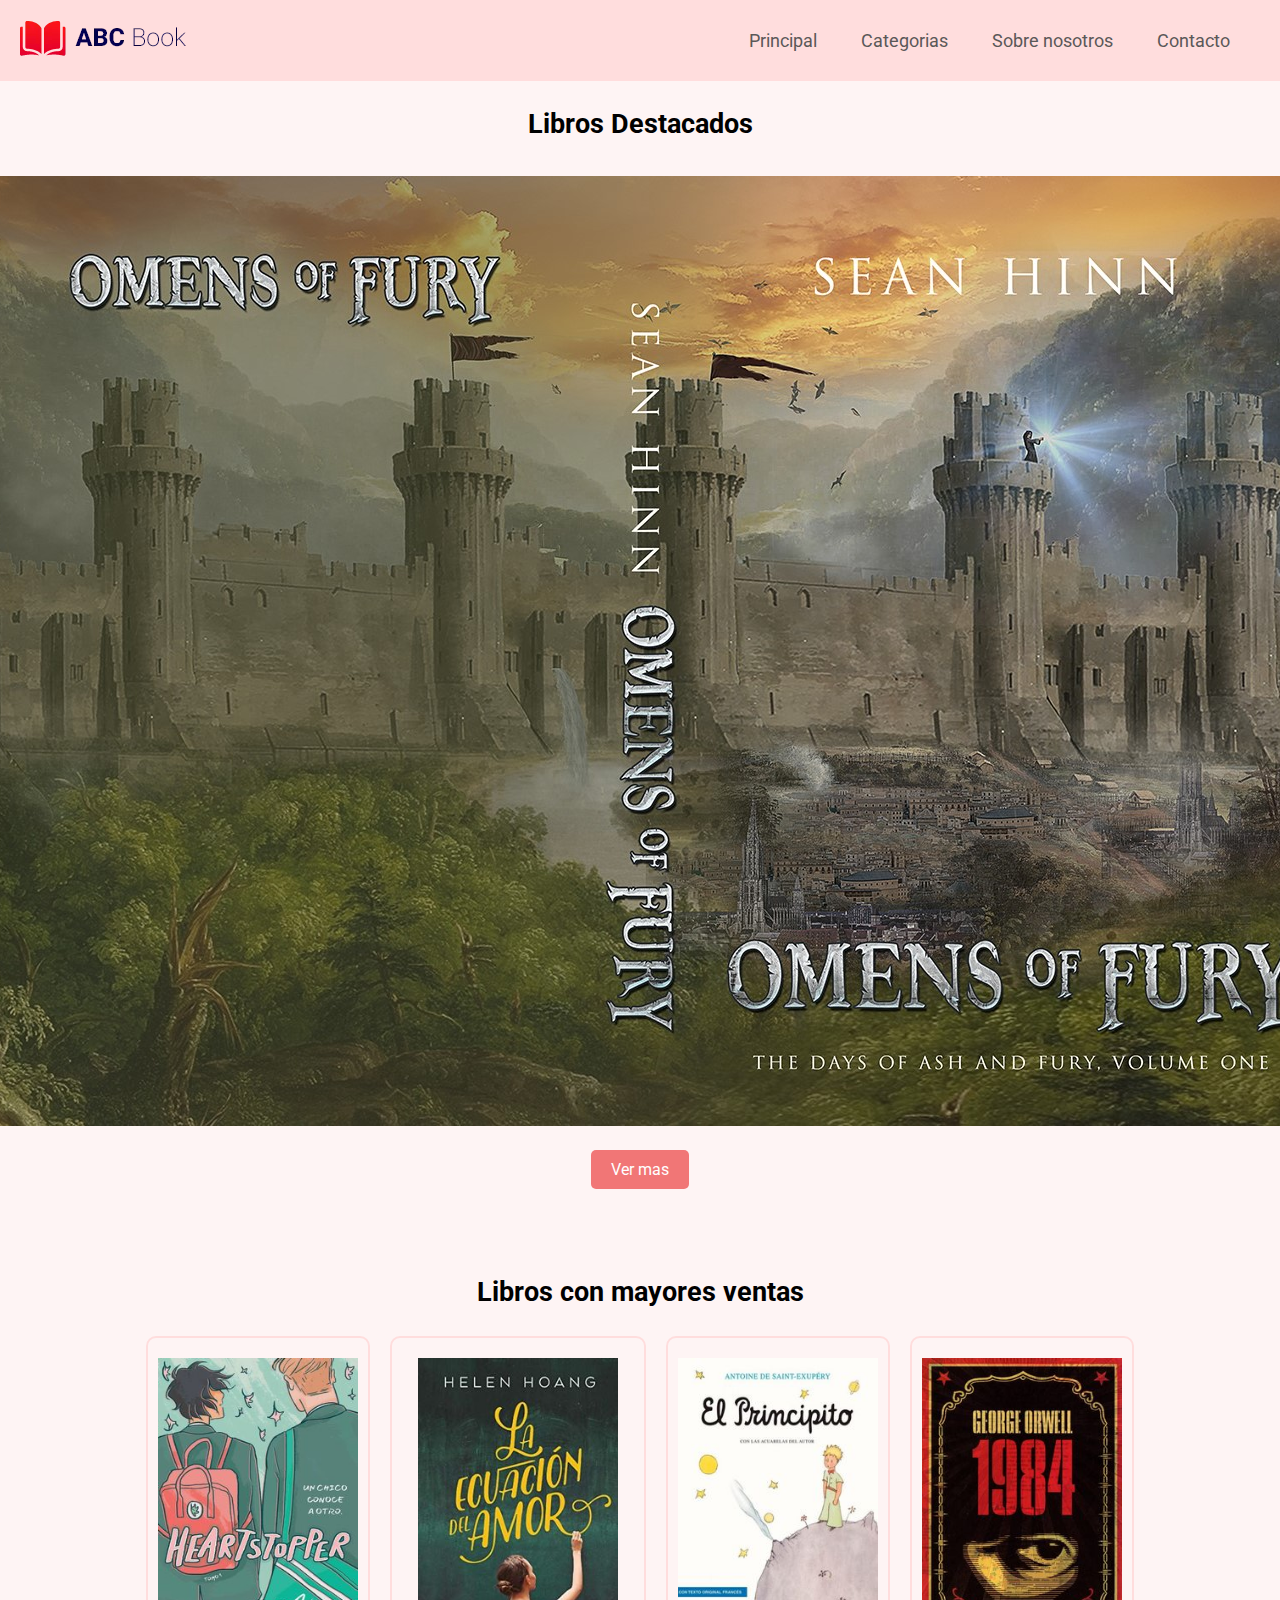
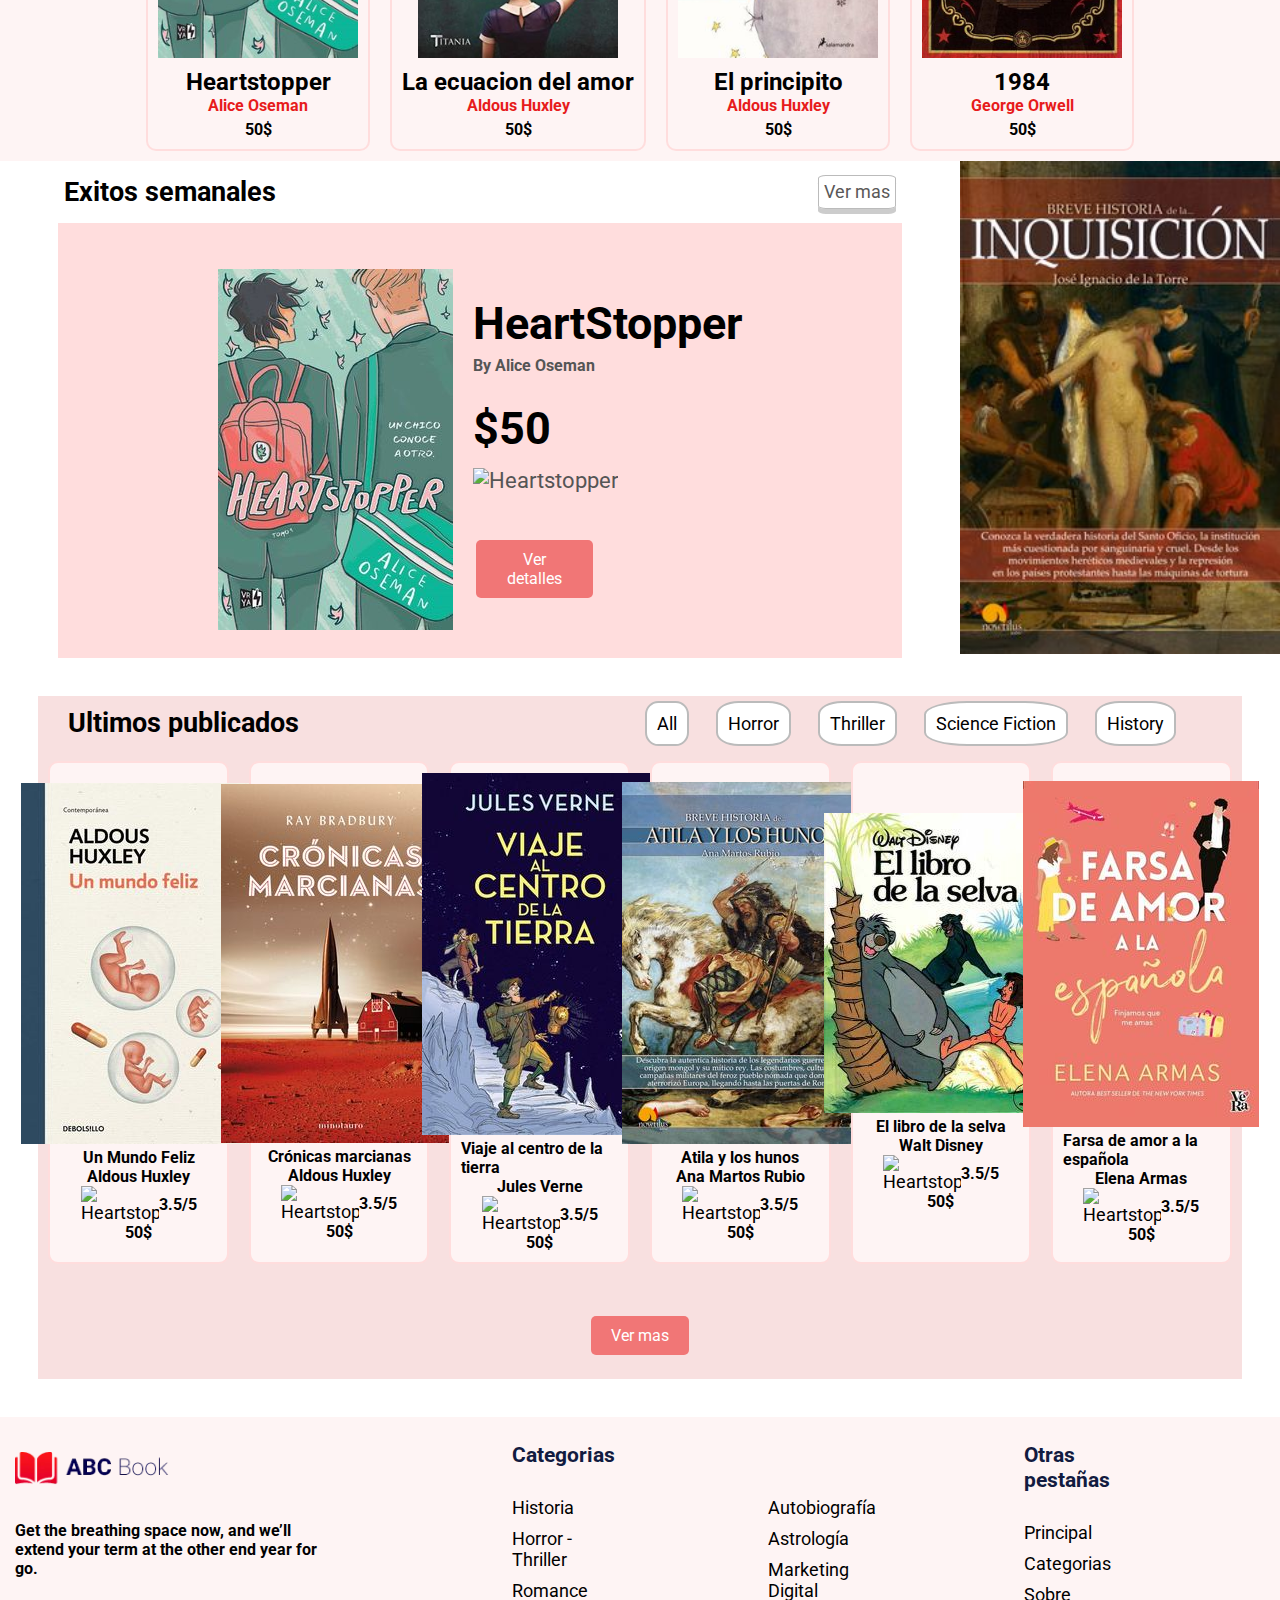
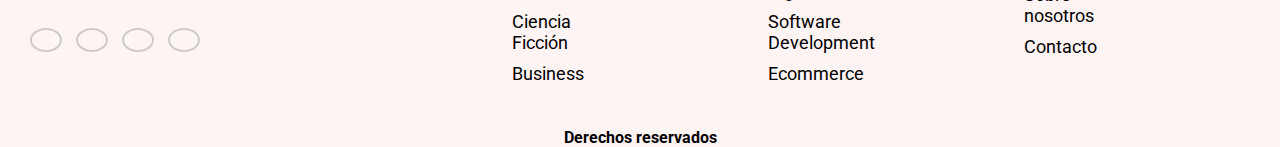
==== index.html @ 4a7500c1 "actualización categorias" ====
<!DOCTYPE html>
<html lang="en">
<head>
    <meta charset="UTF-8">
    <meta name="viewport" content="width=device-width, initial-scale=1.0">
    <title>Document</title>
    <link rel="stylesheet" href="styles/estilos.css">
    <link rel="preconnect" href="https://fonts.googleapis.com">
    <link rel="preconnect" href="https://fonts.gstatic.com" crossorigin>
    <link href="https://fonts.googleapis.com/css2?family=Playfair+Display&display=swap" rel="stylesheet">
    <link href="https://fonts.googleapis.com/css2?family=Poppins:wght@500&family=Roboto&display=swap" rel="stylesheet">
    <link rel='stylesheet' href='https://cdn-uicons.flaticon.com/uicons-brands/css/uicons-brands.css'>
</head>
<body>
    <div>
        <header>
            <a href="index.html"><img src="img/logo.png"  alt="logo principal"></a>
            <nav>
                <ul class="indice">
                    <li class="elementoIndice"><a href="index.html">Principal</a></li>
                    <li class="elementoIndice"><a href="categorias.html">Categorias</a></li>
                    <li class="elementoIndice"><a href="sobreNosotros.html">Sobre nosotros</a></li>
                    <li class="elementoIndice"><a href="contacto.html">Contacto</a></li>
                </ul>
            </nav>
        </header>
        <main>
            <div class="carrouselPublicacionDestacada">
                <h2 class="box8 flexCenter">Libros Destacados</h2>
                    <div class="publicacionDestacada">
                        <img id= "PortadaDestacada"src="./img/libros/FotoCarrousel.jpg" alt="imagenParaElCarrousel">
                        <button class="boton">Ver mas</button>
                    </div>
            </div>
            <div id="primeraParte">
                <h2 class="box8 flexCenter">Libros con mayores ventas</h2>
                <div class="flexCenter">
                        <div class="publicacion box2 flexColumnCenter">
                            <div class="contImgl"><img src="img/libros/RomanticosVI.jpg" class="imgl" alt="Heartstopper"></div>
                            <p class="titulo">Heartstopper</p>
                            <p class="autor">Alice Oseman</p>
                            <p class="precio">50$</p>
                        </div>
                        <div class="publicacion box2 flexColumnCenter">
                            <div class="contImgl"><img src="img/libros/RomanticosV.jpg" class="imgl" alt="LaEcuacionDelAmor"></div>
                            <p class="titulo">La ecuacion del amor</p>
                            <p class="autor">Aldous Huxley</p>
                            <p class="precio">50$</p>
                        </div>
                        <div class="publicacion box2 flexColumnCenter">
                            <div class="contImgl"><img src="img/libros/InfantilesI.jpg" class="imgl" alt="LibroCienciaFiccion"></div>
                            <p class="titulo">El principito</p>
                            <p class="autor">Aldous Huxley</p>
                            <p class="precio">50$</p>
                        </div>
                        <div class="publicacion box2 flexColumnCenter">
                            <div class="contImgl"><img src="img/libros/CienciaFiccionV.jpg" class="imgl" alt="LibroCienciaFiccion"></div>
                            <p class="titulo">1984</p>
                            <p class="autor">George Orwell</p>
                            <p class="precio">50$</p>
                        </div>
                </div>    
            </div>

            <div id="segundaParte">
                <div class="SemanalesTitulo">
                    <div id="exitosTitulo"><h2>Exitos semanales</h2></div>
                    <div id="verMas" class="flexRight"><a class="botonVerMas" href="#primeraParte">Ver mas</a></div>
                    <div id="ganadorSemanal"><img src="img/libros/HistoriaIII.jpg" alt="HistoriaIII"></div>
                    <div id="topLibros">
                        <div class="flexCenter">
                            <img src="img/libros/RomanticosVI.jpg" alt="Heartstopper">
                            <div class="flexColumnRight">
                                <p id="tituloLibroTop">HeartStopper</p>
                                <p id="autorLibroTop">By Alice Oseman</p>
                                <p id="precioLibroTop">$50</p>
                                <div id="calificacionLibroTop"><img class="imgStars" src="img/45stars.png" alt="Heartstopper"></div>
                                <div class="flexCenter">
                                    <button class="boton">Ver detalles</button>
                                </div>
                            </div>
                    </div>
                    </div>
                </div>
                <div class="ultimosPublicados">
                    <h2 class="box6 ultimosTexto">Ultimos publicados</h2>
                    <ul class="box6 lista-flex lista">
                        <li>All</li>
                        <li>Horror</li>
                        <li>Thriller</li>
                        <li>Science Fiction</li>
                        <li>History</li>
                    </ul>
                    <div class="publicacion box2 flexColumnCenter">
                        <div class="img"><img src="img/libros/CienciaFiccionI.jpg" alt="LibroCienciaFiccion"></div>
                        <p>Un Mundo Feliz</p>
                        <p>Aldous Huxley</p>
                        <div class="puntaje"><img class="starsUltimosPublicados" src="img/45stars.png" alt="Heartstopper"><p>3.5/5</p></div>
                        <p>50$</p>
                    </div>
                    <div class="publicacion box2 flexColumnCenter">
                        <div class="img"><img src="img/libros/CienciaFiccionII.jpg" alt="LibroCienciaFiccion"></div>
                        <p>Crónicas marcianas</p>
                        <p>Aldous Huxley</p>
                        <div class="puntaje"><img class="starsUltimosPublicados" src="img/45stars.png" alt="Heartstopper"><p>3.5/5</p></div>
                        <p>50$</p>
                    </div>
                    <div class="publicacion box2 flexColumnCenter">
                        <div class="img"><img src="img/libros/CienciaFiccionIII.jpg" alt="LibroCienciaFiccion"></div>
                        <p>Viaje al centro de la tierra</p>
                        <p>Jules Verne</p>
                        <div class="puntaje"><img class="starsUltimosPublicados" src="img/45stars.png" alt="Heartstopper"><p>3.5/5</p></div>
                        <p>50$</p>
                    </div>
                    <div class="publicacion box2 flexColumnCenter">
                        <div class="img"><img src="img\libros\HistoriaI.jpg" alt="LibroCienciaFiccion"></div>
                        <p>Atila y los hunos</p>
                        <p>Ana Martos Rubio</p>
                        <div class="puntaje"><img class="starsUltimosPublicados" src="img/45stars.png" alt="Heartstopper"><p>3.5/5</p></div>
                        <p>50$</p>
                    </div>
                    <div class="publicacion box2 flexColumnCenter">
                        <div class="img"><img src="img/libros/InfantilesIII.jpg" alt="LibroCienciaFiccion"></div>
                        <p>El libro de la selva</p>
                        <p>Walt Disney</p>
                        <div class="puntaje"><img class="starsUltimosPublicados" src="img/45stars.png" alt="Heartstopper"><p>3.5/5</p></div>
                        <p>50$</p>
                    </div>
                    <div class="publicacion box2 flexColumnCenter">
                        <div class="img"><img src="img/libros/RomanticosIV.jpg" alt="LibroCienciaFiccion"></div>
                        <p>Farsa de amor a la española</p>
                        <p>Elena Armas</p>
                        <div class="puntaje"><img class="starsUltimosPublicados" src="img/45stars.png" alt="Heartstopper"><p>3.5/5</p></div>
                        <p>50$</p>
                    </div>
                    <div class="verMas box12">
                        <div class="flexCenter">
                            <button class="boton">Ver mas</button>
                        </div>
                    </div>
                </div>
            </div>
        </main>
        <footer>
            <div class="footer">
                <div class="descripcion box4">
                    <img src="img/logo.png" alt="logo principal" class="imgFooter">
                    <p>Get the breathing space now, and we’ll extend your term at the other end year for go.</p>
                    <ul id="indiceReferencias" class="lista">
                        <div class="referencia">
                            <li class="elementoReferencias"><a href="https://www.facebook.com" target="_blank"><i class="fi fi-brands-facebook"></i></a></li>
                        </div>
                        <div class="referencia">
                            <li class="elementoReferencias"><a href="https://www.instagram.com" target="_blank"><i class="fi fi-brands-instagram"></i></a></li>
                        </div>
                        <div class="referencia">
                            <li class="elementoReferencias"><a href="https://www.linkedin.com" target="_blank"><i class="fi fi-brands-linkedin"></i></a></li>
                        </div>
                        <div class="referencia">
                            <li class="elementoReferencias"><a href="https://www.youtube.com" target="_blank"><i class="fi fi-brands-youtube"></i></a></li>
                        </div>
                    </ul>
                </div>
                <div class="categorias1 box2">
                    <h3 class="tituloCategoria">Categorias</h3>
                    <ul class="lista listaFooter">
                        <li>Historia</li>
                        <li>Horror - Thriller</li>
                        <li>Romance</li>
                        <li>Ciencia Ficción</li>
                        <li>Business</li>
                    </ul>  
                </div>
                <div class="categorias2 box2">
                    <ul class="lista listaFooter">
                        <li>Autobiografía</li>
                        <li>Astrología</li>
                        <li>Marketing Digital</li>
                        <li>Software Development</li>
                        <li>Ecommerce</li>
                    </ul>
                </div>
                <div class="otrasPestañas box2">
                    <h3 class="tituloPestañas">Otras pestañas</h3>
                    <ul class="lista listaFooter">
                        <li>Principal</li>
                        <li>Categorias</li>
                        <li>Sobre nosotros</li>
                        <li>Contacto</li>
                    </ul>
                </div>
                <div class="derechos box12"><p>Derechos reservados</p></div>
            </div>
        </footer>
    </div>
</body>
</html>
---- styles/estilos.css ----
@import url('https://fonts.googleapis.com/css2?family=Playfair+Display&family=Roboto:wght@400;700&display=swap');



* {
    margin: 0;
    padding: 0;
    /*scroll-behavior: smooth;*/
    font-family: 'Playfair Display', serif;
    font-family: 'Roboto', sans-serif;
}

#primeraParte, footer{
    background-color: #FEF4F4;
}

body {
    font-family: "Roboto",sans-serif;
    font-size: large;
}
.carrouselPublicacionDestacada{
    box-sizing: border-box;
    background-color: #FEF4F4;


}
.publicacionDestacada{
    display: flex;
    flex-direction: column;
    justify-content: center;
    align-items: center;
    padding: 2em;
}

.botonNext{
    background-color: #f17676;
    margin: 1em;
}

.botonPrev{
    background-color: #121b40;
    margin: 1em;
}

.tituloCarousel{
    font-size: 2em;
    color: #606060;
    padding: 0.5em;
}

.cajaTituloCarousel{
    background-color: #ffdddd;
    max-height: fit-content;
    padding: 0;
    margin: 2%;
    
}

#cajaTituloCienciaFiccion{
    background-image: url("../img/space.jpg");
    opacity: 0.9;
}

#cajaTituloHistoria{
    /*background-image: linear-gradient(#ffffff, rgba(255, 255, 255, 0.4)), url("../img/history.jpg");*/
    background-image: url("../img/history.jpg");
    opacity: 0.8;
}

#cajaTituloRomanticos{
    background-image: url("../img/romance.jpg");
    opacity: 0.8;
}

#cajaTituloInfantiles{
    background-image: url("../img/infantil.jpg");
    opacity: 0.8;
}

#imagenDestacada{
    display: flex;
    height: 10em;
    width: auto;
}

.indice{
    background-color: #ffdddd;
    padding:10px;
    margin:0;

}
.elementoIndice{
    padding: 10px;
    margin: 10px;
    display: inline;
}

.elementoReferencias{
    padding: 10px;
    margin: 0 4px;
}

.referencia:hover{
    background-color:#e71b1b;
    color: #ffffff;
}

.referencia:hover i {
    color: #ffffff;
}

#indiceReferencias {
    padding: 10px;
}

.descripcion{
    box-sizing: border-box;
    margin: 3% 0 0 3%;
    display: flex;
    flex-direction: column;
    justify-content: space-around;
    width: 60%;
}

.links{
    box-sizing: border-box;
    display: inline-block;
    width: 60%;
}

.categorias1, .categorias2, .otrasPestañas{
    box-sizing: border-box;
    display: inline-block;
    width: 40%;
}

a{
    text-decoration:none;
    color:#5a5858;
    transition: background-color 0.3s, color 0.3s, transform 0.3s;
}

a:hover {
    transform: scale(1.15);
}

.botonVerMas{
    border-radius: 10%;
    padding: 2%;
    border: #BBBBBB 1px solid;
    box-shadow: 0px 5px 0px rgba(0, 0, 0, 0.2);
}


.indice li a:hover{
    cursor: pointer;
    background-color: #f17676;
    border-radius: 15px;
    color: white;
    padding: 10px; /* Espaciado interno para el contenido del botón */
    
}

.ultimosPublicados{
    display:grid;
    background-color: rgb(248, 224, 224);
    margin: 3%;
    grid-template-columns: repeat(12, 1fr);
}

.publicacion{
    padding: 10px;
    margin: 10px;
    border: 2px solid #ffdddd;
    border-radius: 10px;
    background-color: #FEF4F4;
}
.box6{
    grid-column: span 6;
}

.box4{
    grid-column: span 4;
}

.box8{
    grid-column: span 8;
}

.box2{
    grid-column: span 2;
}

.box1{
    grid-column: span 1;
}
.box12{
    grid-column: span 12;
}

/*
combios leonardo   
*/
.contImgl{
    margin-top: 10px;
    width: 200px;
    height: 300px;
}

header{
    display: flex;
    justify-content: space-between;
    padding: 20px;
    margin: 0;
    background-color: #ffdddd;
}

.imgl{
    width: 100%;
    height: 100%;
}

.publicacion:hover{
    cursor: pointer;
    transform: scale(1.1);
}

.titulo{
    margin-top: 10px;
    font-weight: bolt;
    font-size: 1.5rem;
}

.autor{
    color: #e71b1b;
}

.precio{
    margin-top: 5px;
}

p{
    font-size: 1rem;
    font-weight: bold;
}

/*
cambios leonardo
*/

.flexCenter{
    display: flex;
    align-items: center;
    justify-content: center;
    padding-top: 1em;
}

.flexColumnCenter{
    display: flex;
    flex-direction: column;
    justify-content: center;
    align-items: center;
}

.flexColumnRight{
    display: flex;
    flex-direction: column;
    justify-content: center;
    align-items: flex-start;
    padding-left: 4%;
}

.lista{
    list-style: none;
}

.lista-flex{
    margin-right: 10%;
    display: flex;
    justify-content: center;
    align-items: center;
    justify-content: space-between;
}

.lista-flex li {
    background-color: #ffffff;
    border: 2px solid #BBBBBB;
    border-radius: 30% 30% 30% 30%;
    padding: 10px;
    margin: 5px;
    transition: background-color 0.8s ease;
  }

.lista-flex li:hover {
    background-color: #e71b1b;
    border: 2px solid #e71b1b;
    color:#ffffff;
  }

.ultimosTexto{
    display: flex;
    align-items: center;
    padding-left: 5%;
} 

.boton{
    margin: 2%;
    padding: 10px 20px; /* Espaciado interno para el contenido del botón */
    font-size: 16px; /* Tamaño de fuente */
    background-color: #f17676; /* Color de fondo */
    color: #fff; /* Color del texto */
    border: none; /* Sin borde */
    border-radius: 5px; /* Borde redondeado */
    cursor: pointer; /* Cambiar el cursor al pasar el ratón */
    transition: background-color 0.3s ease; /* Efecto de transición suave */
}

.boton:hover{
    background-color: #e71b1b;
}

.footer{
    display: grid;
    grid-template-columns: repeat(10, 1fr);
}

.categorias1{
    display: flex;
    flex-direction: column;
    justify-content: flex-start;
    align-items: flex-start;
}

.categorias2{
    display: flex;
    flex-direction: column;
    justify-content: flex-end;
    align-items: flex-start;
}

.listaFooter li{
    padding: 5px 0 5px 0;
}

.derechos{
    margin-top: 3%;
    display: flex;
    justify-content: center;
    align-items: center;
}

.tituloCategoria, .tituloPestañas{
    padding: 25px 0 25px 0;
    color:#121b40
}

.imgFooter{
    width: 50%;
    height: auto;
}

.BestSellers{
    display: grid;
    grid-template-columns: repeat(8, 1fr);
    margin: 2%;
}

.SemanalesTitulo{
    display: grid;
    grid-template-columns: repeat(12,1fr);
}

#exitosTitulo{
    display: flex;
    align-items: center;
    grid-column: 1/7;
    grid-row: 1;
    margin-left:10%;
}

#verMas{
    grid-column: 7/10;
    grid-row: 1;
    margin-right:20%;
}
#ganadorSemanal{
    max-width: 400px;
    grid-column: 10/13;
    grid-row: 1/4;
}
#ganadorSemanal img{
    width: 100%;
    height: auto;
}

#topLibros{
    display: flex;
    justify-content: center;
    align-items: center;
    grid-column: 1/10;
    grid-row: 2/4;
    background-color: #ffdddd;
    margin:0 6%;
}
#tituloLibroTop{
    font-size: 2.5em;
    padding-bottom: 2%;
}

#autorLibroTop{
    font-size: 0.9em;
    color:#555555
}

.flexRight{
    display: flex;
    justify-content: flex-end;
    align-items: center;
}

#precioLibroTop{
    padding-top: 10%;
    font-size: 2.5em;

}
#calificacionLibroTop{
    font-size: 1.2em;
    color:#555555;
    display: inline;
    max-width: 150px;
    padding-top: 5%;
    padding-bottom: 10%;
}

.imgStars{
    width: 100%;
    height: auto;
}

.starsUltimosPublicados{
    width: 50%;
    height: auto;
}

.puntaje{
    display: flex;
    justify-content: center;
    align-items: center;
}

.ml-10{
    margin-left: 10%;
}

.referencia{ 
    display: inline-block;
    border: 2px solid #CCCCCC;
    border-radius: 100%;
    margin: 5px;
    transition: all 0.8s ease;
}

.about{
    padding: 5%;
    font-size: 200%;
    color: #606060;
    margin: 2% 5%;
    background-image: linear-gradient(#ffdddd, rgba(255, 255, 255, 0.7)), url("../img/books.png");
}


.sectionAbout{
    margin: 3% 20%;
}

#sobreNosotros, #quienesSomos{
    font-weight: normal;
    color: #808080
}

@media (min-width: 300px) and (max-width: 900px){
    .flexCenter{
        flex-direction: column;
        display: flex;
        align-items: center;
        justify-content: center;
    }
    
    .BestSellers{
        display: grid;
        grid-template-columns: repeat(1, 1fr);
        margin: 2%;
    }
}
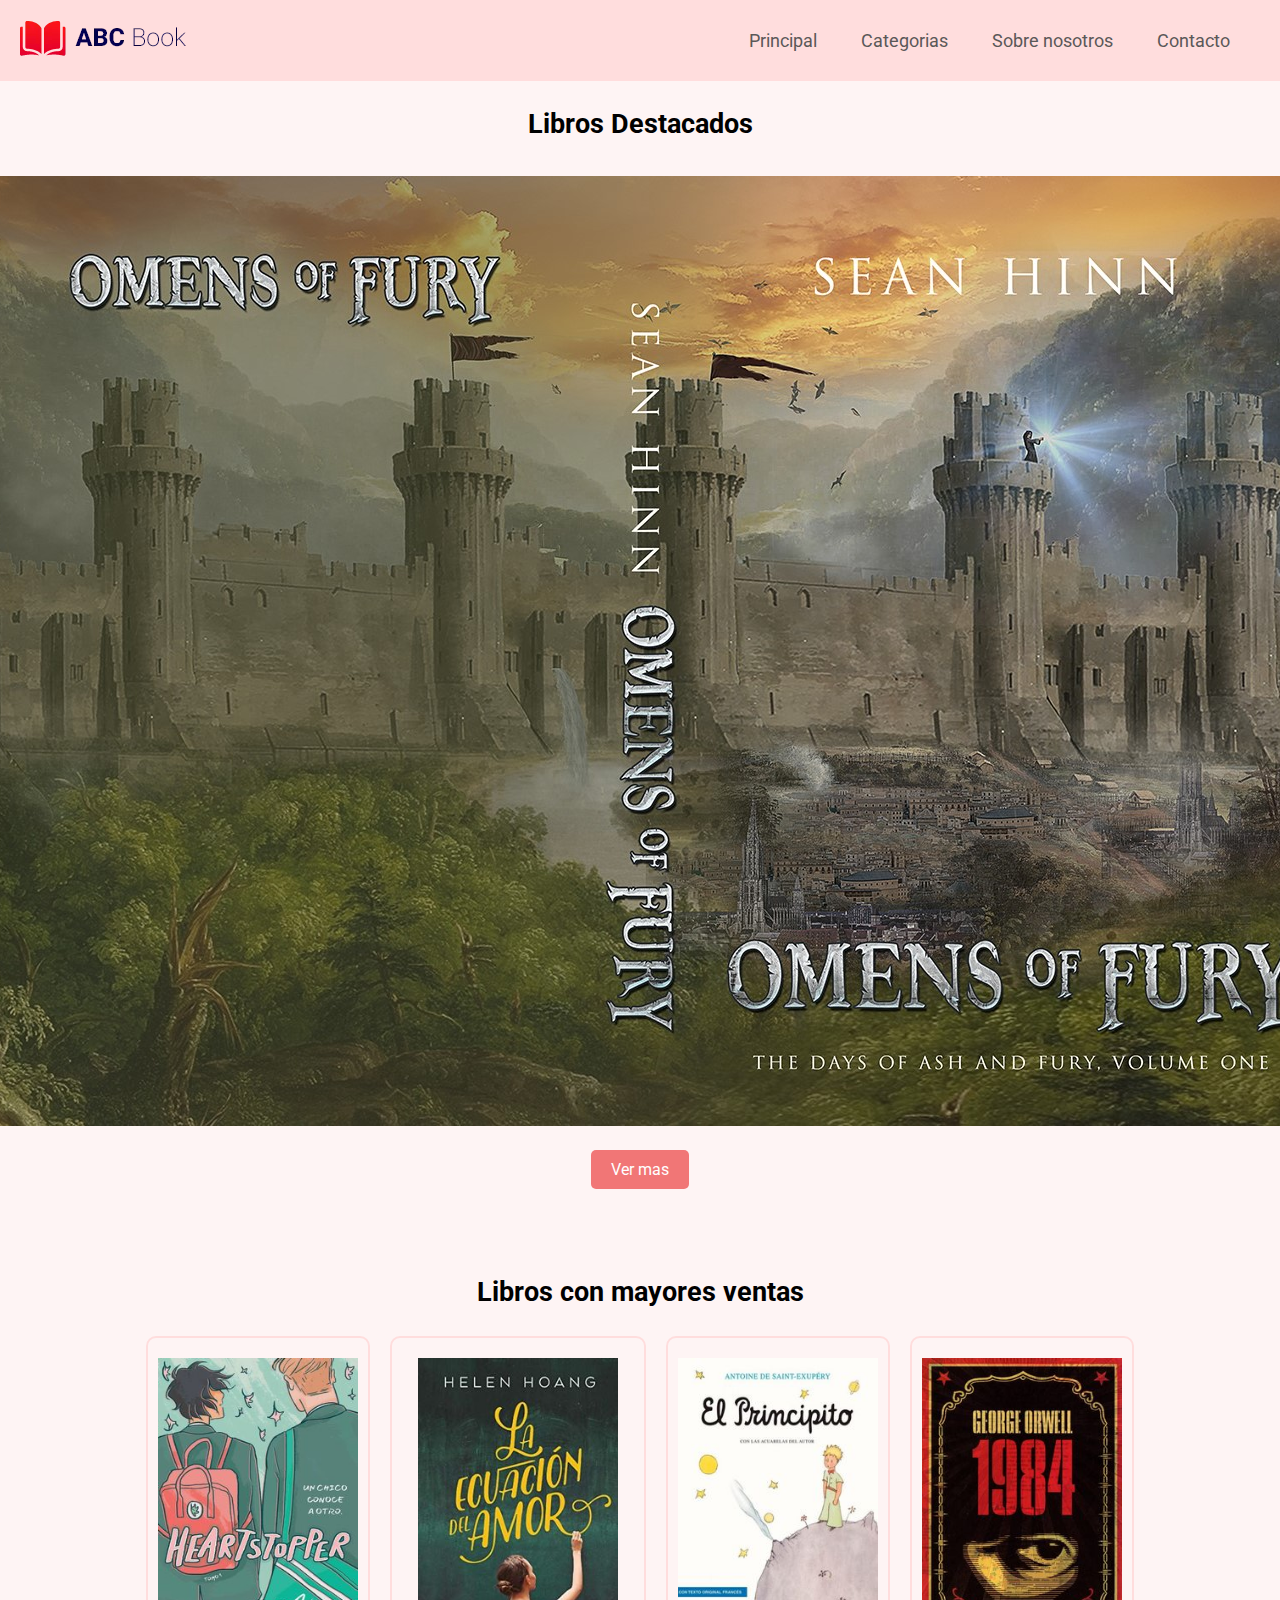
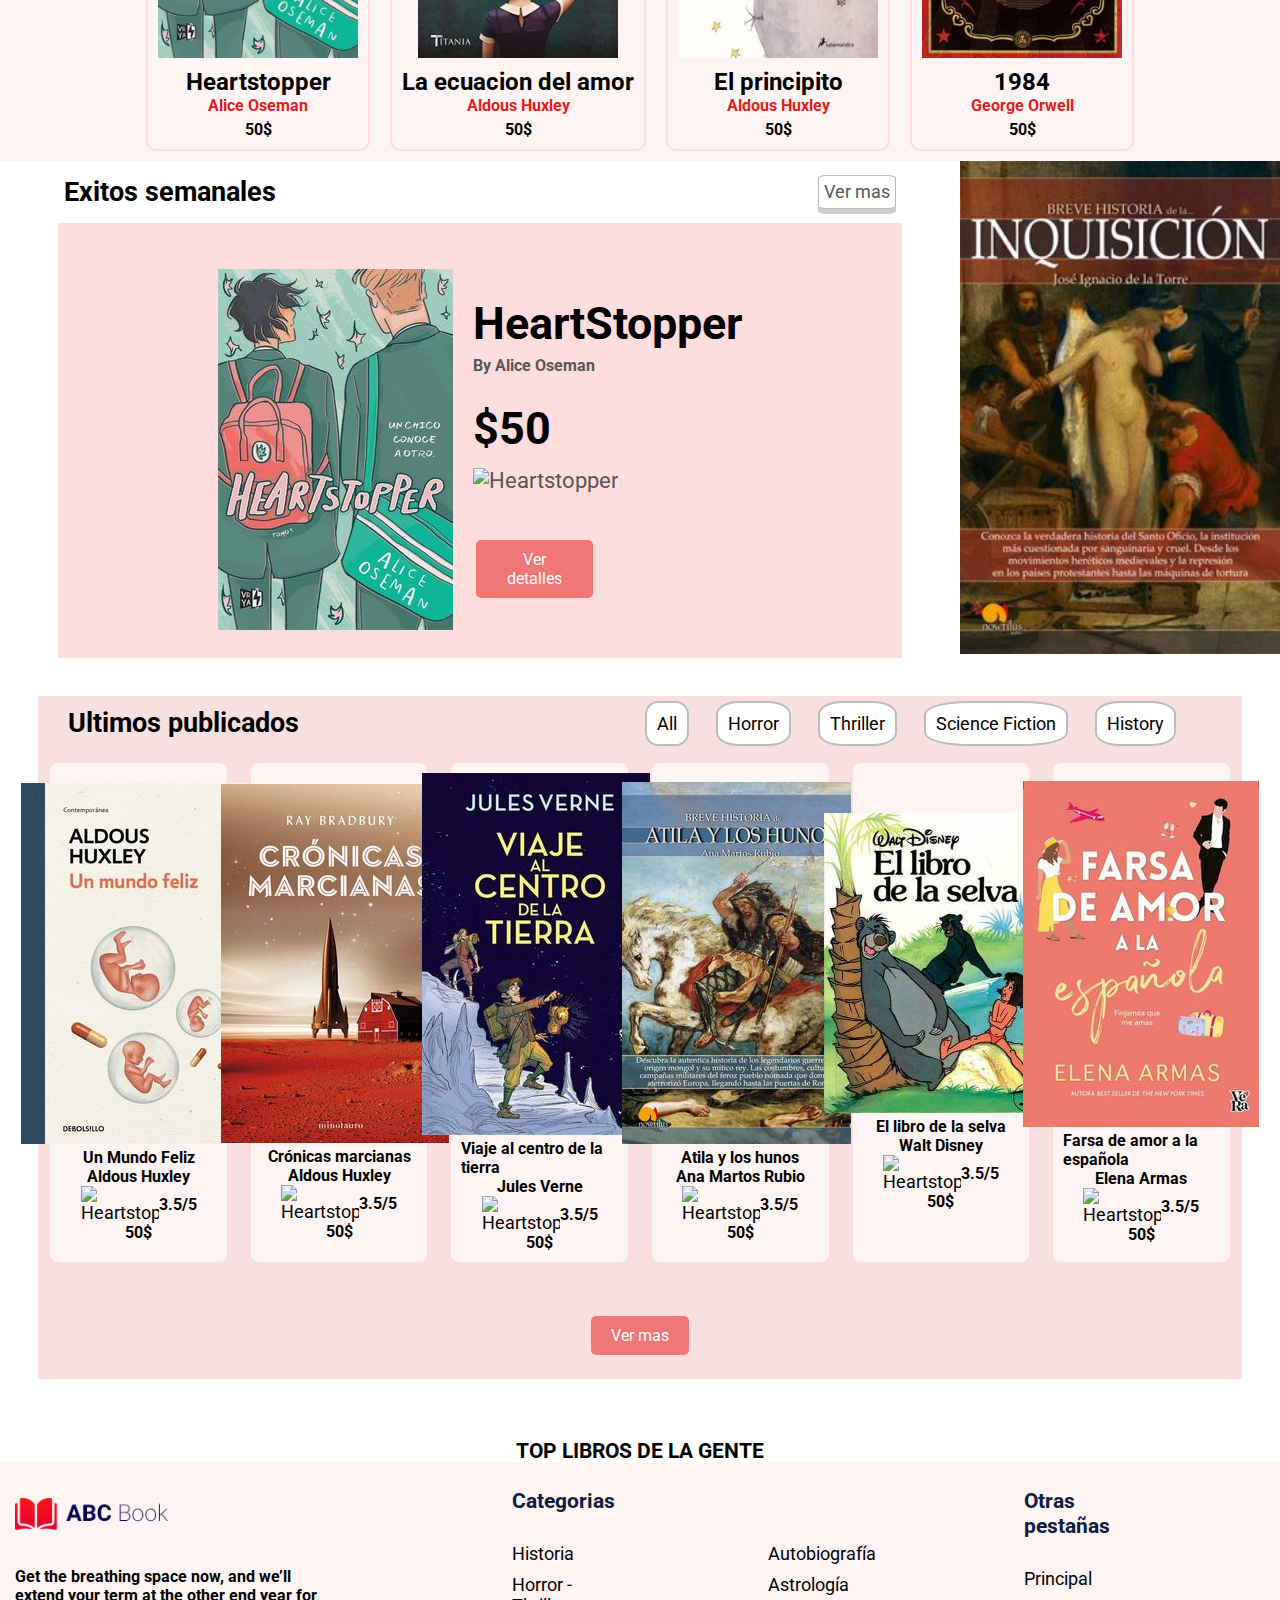
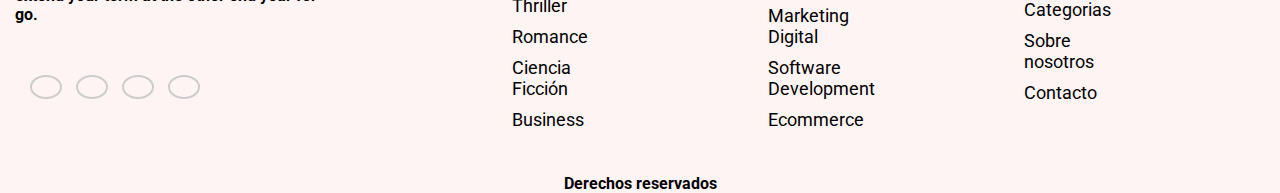
==== commit d1a12ce1: "primera versión de api request" ====
--- a/index.html
+++ b/index.html
@@ -140,6 +140,10 @@
                     </div>
                 </div>
             </div>
+            <section>
+                <h3 class="flexCenter">TOP LIBROS DE LA GENTE</h3>
+                <div id="ultimaSeccion"></div>
+            </section>
         </main>
         <footer>
             <div class="footer">
@@ -192,6 +196,23 @@
                 <div class="derechos box12"><p>Derechos reservados</p></div>
             </div>
         </footer>
+        <script>
+            async function getBooks(){
+                let response = await fetch("https://gutendex.com/books/") 
+                let data = await response.json();
+                let n = 0
+                for (let i of data.results){
+                    if (n < 10) {
+                        document.getElementById("ultimaSeccion").innerHTML += '<article class="librosDeGente flexCenter"><p>'+ (n+1)+ ') ' + i.title + '</p></article>';
+                        n++;
+                    }
+                }
+                
+            }
+        
+            getBooks();
+        </script>
     </div>
+    
 </body>
 </html>--- a/styles/estilos.css
+++ b/styles/estilos.css
@@ -88,6 +88,13 @@
     background-color: #ffdddd;
     padding:10px;
     margin:0;
+
+}
+
+.librosDeGente{
+    background-color: #ffdddd;
+    padding:10px;
+    margin: 1% 15%;
 
 }
 .elementoIndice{
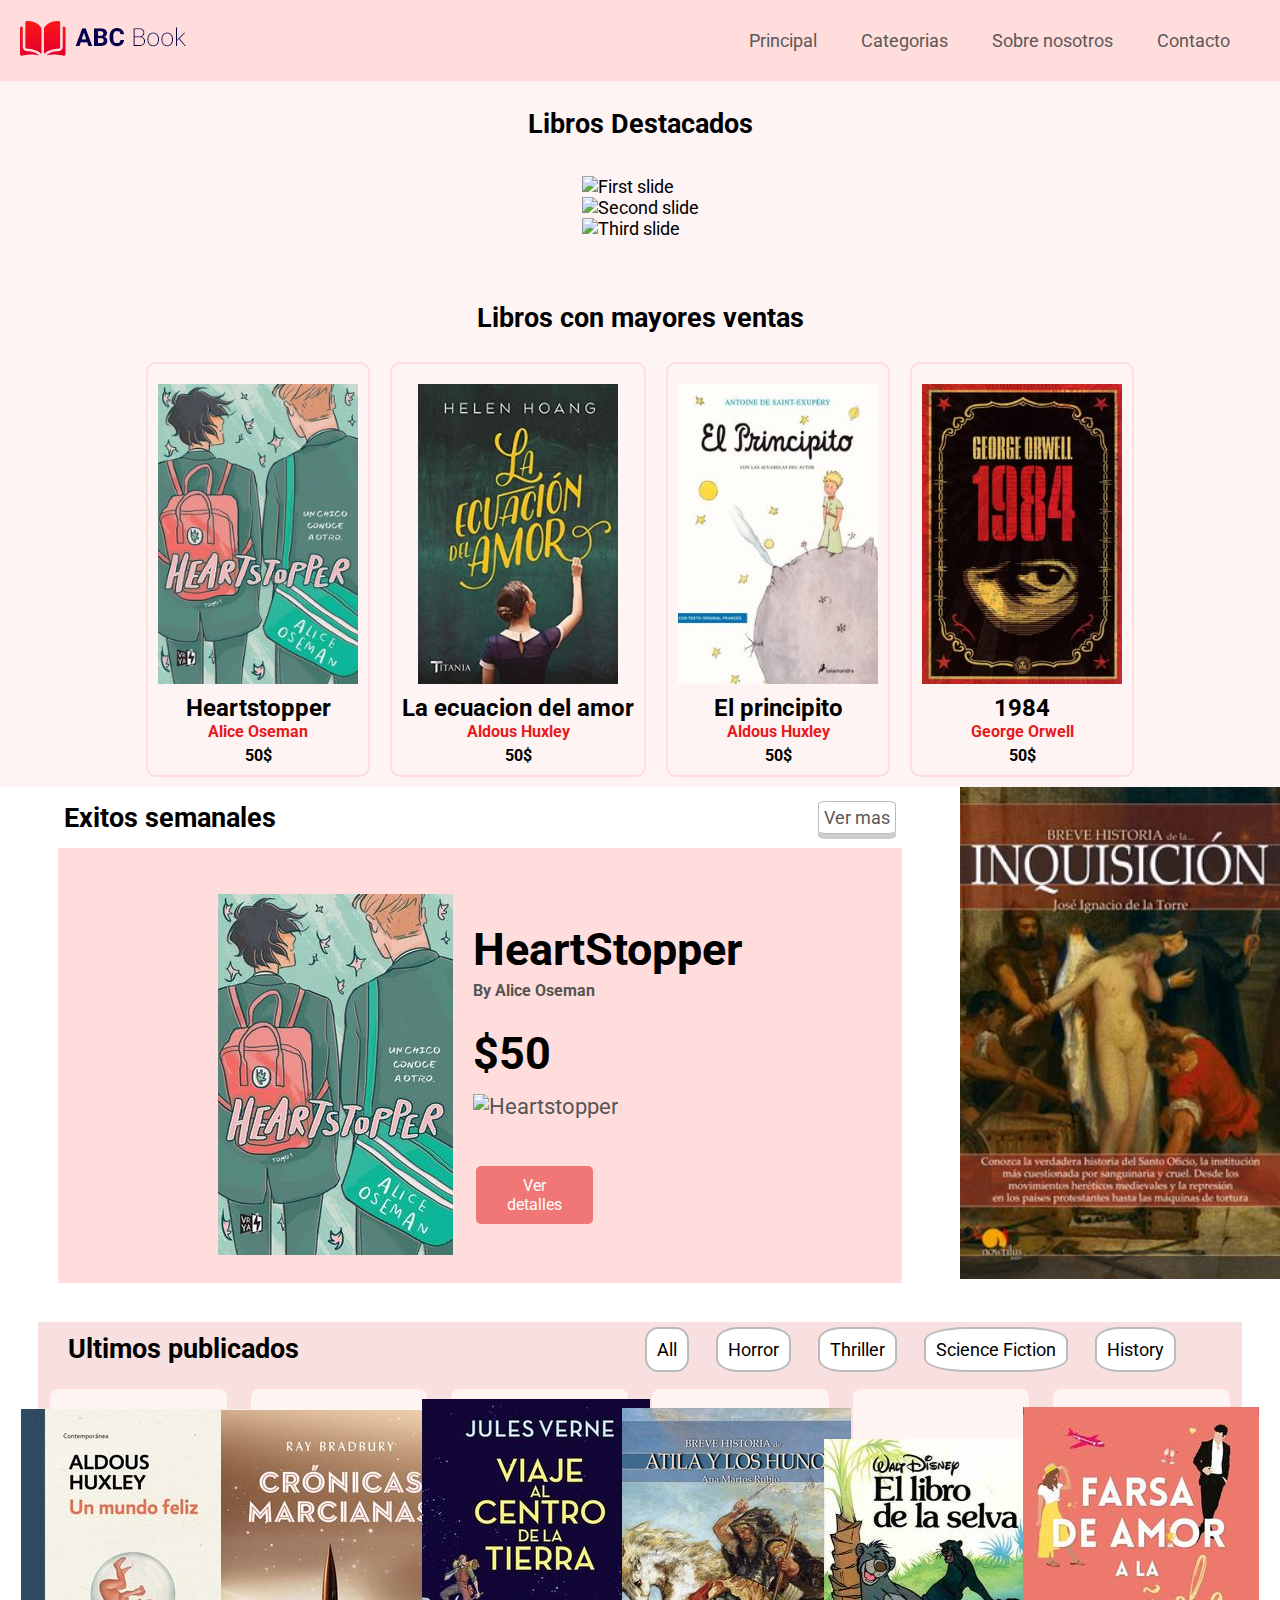
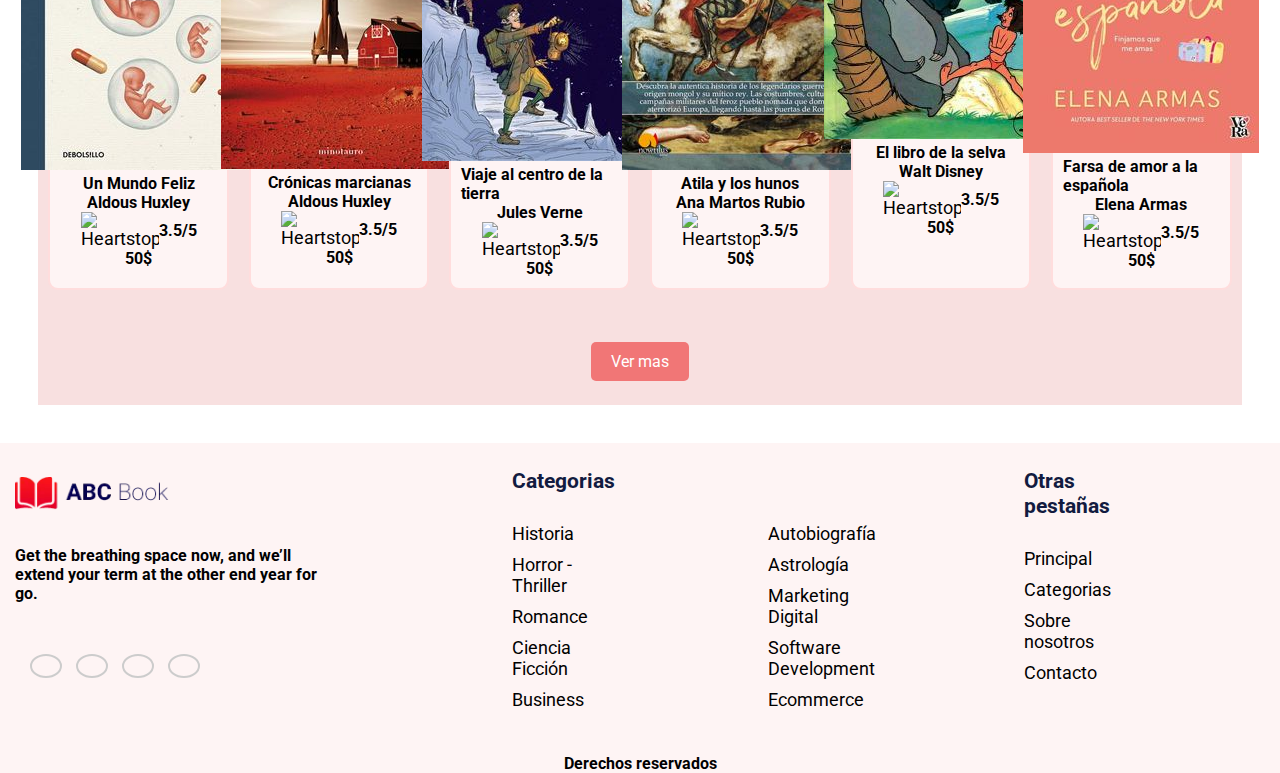
==== commit 7aa42419: "subo portada" ====
--- a/index.html
+++ b/index.html
@@ -28,8 +28,19 @@
             <div class="carrouselPublicacionDestacada">
                 <h2 class="box8 flexCenter">Libros Destacados</h2>
                     <div class="publicacionDestacada">
-                        <img id= "PortadaDestacada"src="./img/libros/FotoCarrousel.jpg" alt="imagenParaElCarrousel">
-                        <button class="boton">Ver mas</button>
+                        <div id="carouselExampleSlidesOnly" class="carousel slide" data-ride="carousel">
+                            <div class="carousel-inner">
+                              <div class="carousel-item active">
+                                <img class="d-block w-100" src="..." alt="First slide">
+                              </div>
+                              <div class="carousel-item">
+                                <img class="d-block w-100" src="..." alt="Second slide">
+                              </div>
+                              <div class="carousel-item">
+                                <img class="d-block w-100" src="..." alt="Third slide">
+                              </div>
+                            </div>
+                          </div>
                     </div>
             </div>
             <div id="primeraParte">
@@ -140,10 +151,6 @@
                     </div>
                 </div>
             </div>
-            <section>
-                <h3 class="flexCenter">TOP LIBROS DE LA GENTE</h3>
-                <div id="ultimaSeccion"></div>
-            </section>
         </main>
         <footer>
             <div class="footer">
@@ -196,23 +203,6 @@
                 <div class="derechos box12"><p>Derechos reservados</p></div>
             </div>
         </footer>
-        <script>
-            async function getBooks(){
-                let response = await fetch("https://gutendex.com/books/") 
-                let data = await response.json();
-                let n = 0
-                for (let i of data.results){
-                    if (n < 10) {
-                        document.getElementById("ultimaSeccion").innerHTML += '<article class="librosDeGente flexCenter"><p>'+ (n+1)+ ') ' + i.title + '</p></article>';
-                        n++;
-                    }
-                }
-                
-            }
-        
-            getBooks();
-        </script>
     </div>
-    
 </body>
 </html>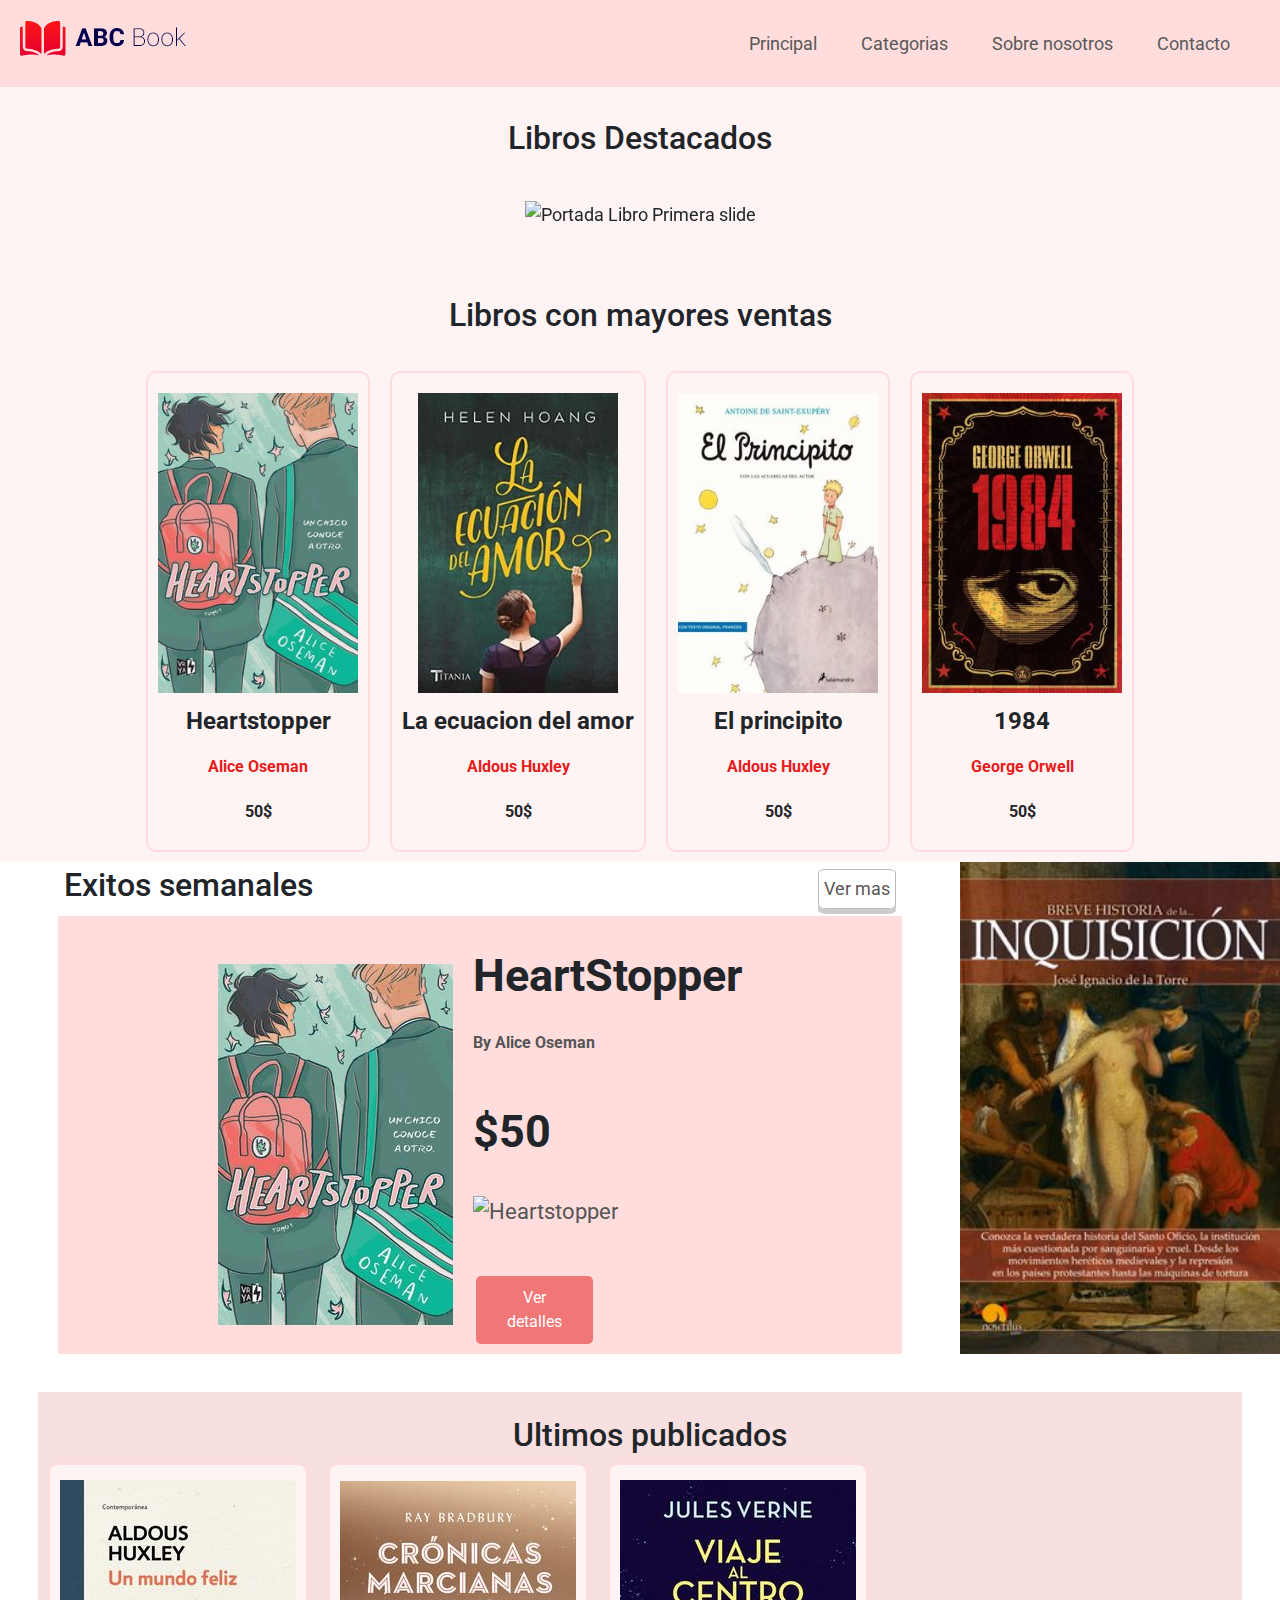
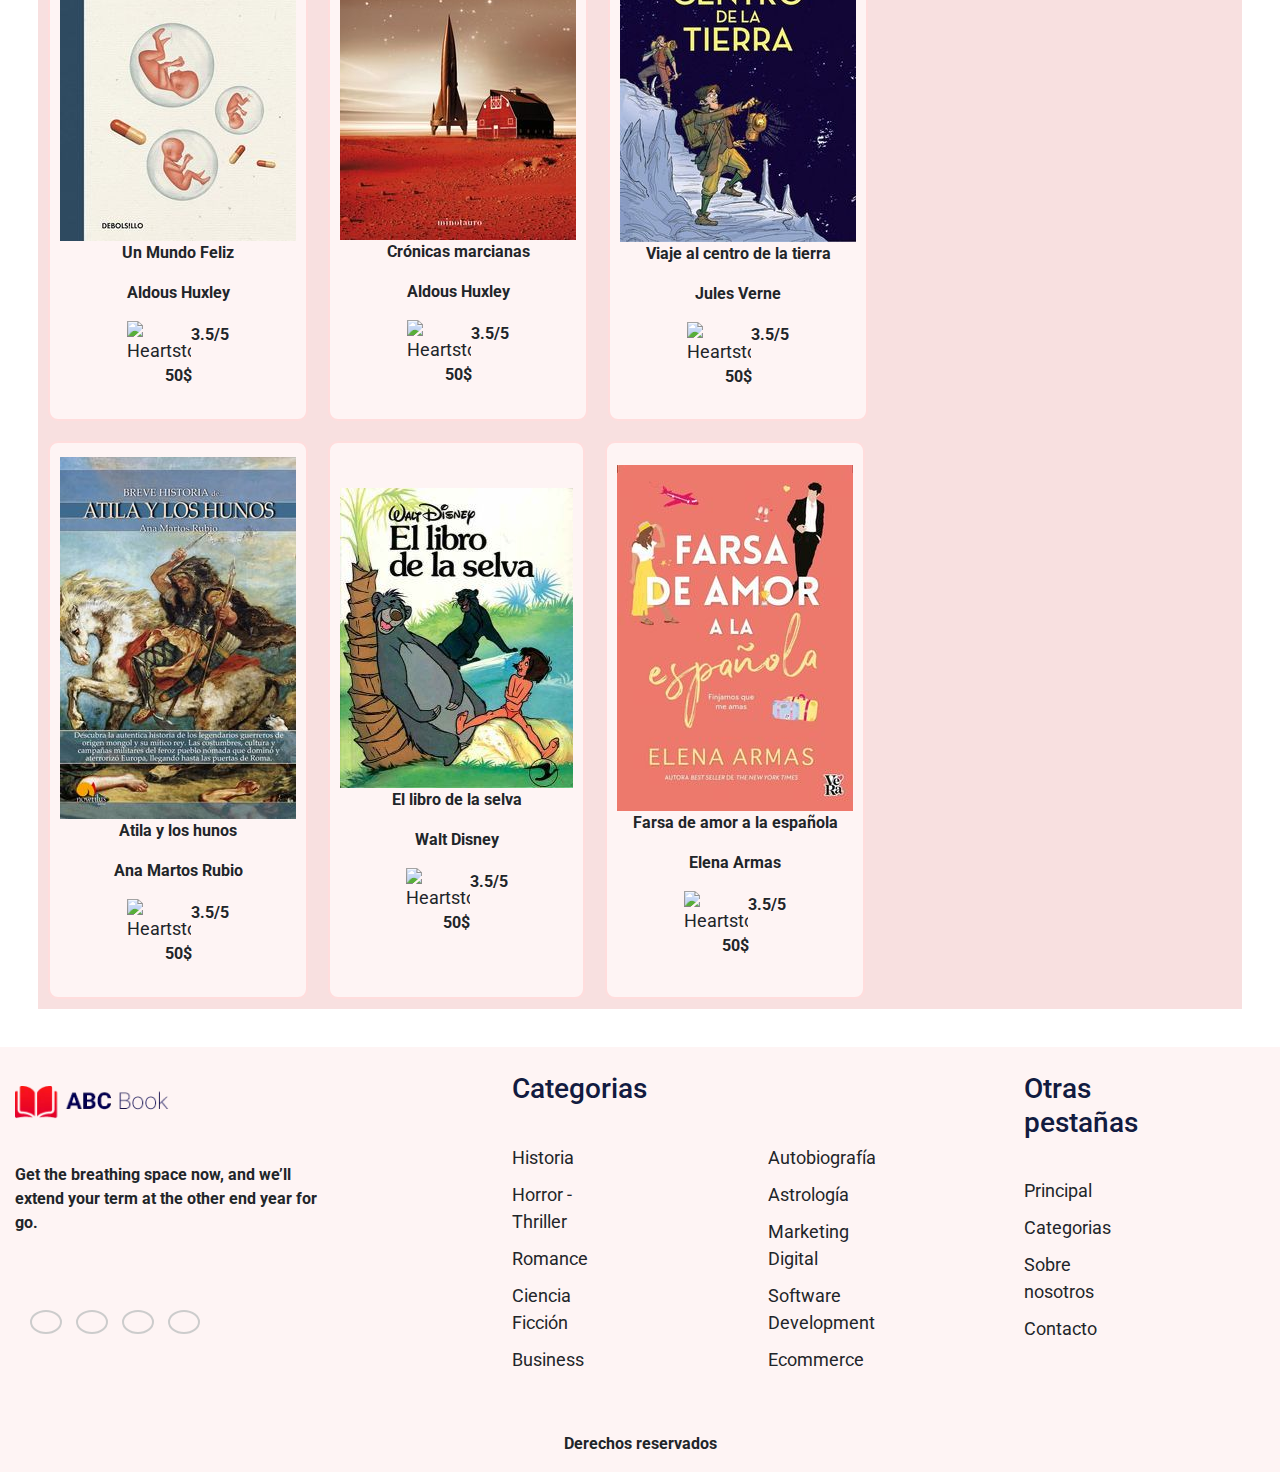
==== commit 0d512ab9: "cambio el div de ultimos publicados" ====
--- a/index.html
+++ b/index.html
@@ -4,12 +4,14 @@
     <meta charset="UTF-8">
     <meta name="viewport" content="width=device-width, initial-scale=1.0">
     <title>Document</title>
+    <link rel="stylesheet" href="https://cdn.jsdelivr.net/npm/bootstrap@4.0.0/dist/css/bootstrap.min.css" integrity="sha384-Gn5384xqQ1aoWXA+058RXPxPg6fy4IWvTNh0E263XmFcJlSAwiGgFAW/dAiS6JXm" crossorigin="anonymous">
     <link rel="stylesheet" href="styles/estilos.css">
     <link rel="preconnect" href="https://fonts.googleapis.com">
     <link rel="preconnect" href="https://fonts.gstatic.com" crossorigin>
     <link href="https://fonts.googleapis.com/css2?family=Playfair+Display&display=swap" rel="stylesheet">
     <link href="https://fonts.googleapis.com/css2?family=Poppins:wght@500&family=Roboto&display=swap" rel="stylesheet">
     <link rel='stylesheet' href='https://cdn-uicons.flaticon.com/uicons-brands/css/uicons-brands.css'>
+    
 </head>
 <body>
     <div>
@@ -31,13 +33,13 @@
                         <div id="carouselExampleSlidesOnly" class="carousel slide" data-ride="carousel">
                             <div class="carousel-inner">
                               <div class="carousel-item active">
-                                <img class="d-block w-100" src="..." alt="First slide">
+                                <img class="d-block w-100" src="/img/libros/portada1.png" alt="Portada Libro Primera slide">
                               </div>
                               <div class="carousel-item">
-                                <img class="d-block w-100" src="..." alt="Second slide">
+                                <img class="d-block w-100" src="/img/libros/portada2.jpg" alt="Portada Libro segunda slide">
                               </div>
                               <div class="carousel-item">
-                                <img class="d-block w-100" src="..." alt="Third slide">
+                                <img class="d-block w-100" src="/img/libros/portada3.jpg" alt="Portada Libro tercera slide">
                               </div>
                             </div>
                           </div>
@@ -94,59 +96,51 @@
                     </div>
                 </div>
                 <div class="ultimosPublicados">
-                    <h2 class="box6 ultimosTexto">Ultimos publicados</h2>
-                    <ul class="box6 lista-flex lista">
-                        <li>All</li>
-                        <li>Horror</li>
-                        <li>Thriller</li>
-                        <li>Science Fiction</li>
-                        <li>History</li>
-                    </ul>
-                    <div class="publicacion box2 flexColumnCenter">
-                        <div class="img"><img src="img/libros/CienciaFiccionI.jpg" alt="LibroCienciaFiccion"></div>
-                        <p>Un Mundo Feliz</p>
-                        <p>Aldous Huxley</p>
-                        <div class="puntaje"><img class="starsUltimosPublicados" src="img/45stars.png" alt="Heartstopper"><p>3.5/5</p></div>
-                        <p>50$</p>
-                    </div>
-                    <div class="publicacion box2 flexColumnCenter">
-                        <div class="img"><img src="img/libros/CienciaFiccionII.jpg" alt="LibroCienciaFiccion"></div>
-                        <p>Crónicas marcianas</p>
-                        <p>Aldous Huxley</p>
-                        <div class="puntaje"><img class="starsUltimosPublicados" src="img/45stars.png" alt="Heartstopper"><p>3.5/5</p></div>
-                        <p>50$</p>
-                    </div>
-                    <div class="publicacion box2 flexColumnCenter">
-                        <div class="img"><img src="img/libros/CienciaFiccionIII.jpg" alt="LibroCienciaFiccion"></div>
-                        <p>Viaje al centro de la tierra</p>
-                        <p>Jules Verne</p>
-                        <div class="puntaje"><img class="starsUltimosPublicados" src="img/45stars.png" alt="Heartstopper"><p>3.5/5</p></div>
-                        <p>50$</p>
-                    </div>
-                    <div class="publicacion box2 flexColumnCenter">
-                        <div class="img"><img src="img\libros\HistoriaI.jpg" alt="LibroCienciaFiccion"></div>
-                        <p>Atila y los hunos</p>
-                        <p>Ana Martos Rubio</p>
-                        <div class="puntaje"><img class="starsUltimosPublicados" src="img/45stars.png" alt="Heartstopper"><p>3.5/5</p></div>
-                        <p>50$</p>
-                    </div>
-                    <div class="publicacion box2 flexColumnCenter">
-                        <div class="img"><img src="img/libros/InfantilesIII.jpg" alt="LibroCienciaFiccion"></div>
-                        <p>El libro de la selva</p>
-                        <p>Walt Disney</p>
-                        <div class="puntaje"><img class="starsUltimosPublicados" src="img/45stars.png" alt="Heartstopper"><p>3.5/5</p></div>
-                        <p>50$</p>
-                    </div>
-                    <div class="publicacion box2 flexColumnCenter">
-                        <div class="img"><img src="img/libros/RomanticosIV.jpg" alt="LibroCienciaFiccion"></div>
-                        <p>Farsa de amor a la española</p>
-                        <p>Elena Armas</p>
-                        <div class="puntaje"><img class="starsUltimosPublicados" src="img/45stars.png" alt="Heartstopper"><p>3.5/5</p></div>
-                        <p>50$</p>
-                    </div>
-                    <div class="verMas box12">
-                        <div class="flexCenter">
-                            <button class="boton">Ver mas</button>
+                    <h2 class="ultimosTexto flexCenter">Ultimos publicados</h2>
+                    <div id="primerafila">
+                        <div class="publicacion box2 flexColumnCenter">
+                            <div class="img"><img src="img/libros/CienciaFiccionI.jpg" alt="LibroCienciaFiccion"></div>
+                            <p>Un Mundo Feliz</p>
+                            <p>Aldous Huxley</p>
+                            <div class="puntaje"><img class="starsUltimosPublicados" src="img/45stars.png" alt="Heartstopper"><p>3.5/5</p></div>
+                            <p>50$</p>
+                        </div>
+                        <div class="publicacion box2 flexColumnCenter">
+                            <div class="img"><img src="img/libros/CienciaFiccionII.jpg" alt="LibroCienciaFiccion"></div>
+                            <p>Crónicas marcianas</p>
+                            <p>Aldous Huxley</p>
+                            <div class="puntaje"><img class="starsUltimosPublicados" src="img/45stars.png" alt="Heartstopper"><p>3.5/5</p></div>
+                            <p>50$</p>
+                        </div>
+                        <div class="publicacion box2 flexColumnCenter">
+                            <div class="img"><img src="img/libros/CienciaFiccionIII.jpg" alt="LibroCienciaFiccion"></div>
+                            <p>Viaje al centro de la tierra</p>
+                            <p>Jules Verne</p>
+                            <div class="puntaje"><img class="starsUltimosPublicados" src="img/45stars.png" alt="Heartstopper"><p>3.5/5</p></div>
+                            <p>50$</p>
+                        </div>
+                    </div>
+                    <div id="segundafila">
+                        <div class="publicacion box2 flexColumnCenter">
+                            <div class="img"><img src="img\libros\HistoriaI.jpg" alt="LibroCienciaFiccion"></div>
+                            <p>Atila y los hunos</p>
+                            <p>Ana Martos Rubio</p>
+                            <div class="puntaje"><img class="starsUltimosPublicados" src="img/45stars.png" alt="Heartstopper"><p>3.5/5</p></div>
+                            <p>50$</p>
+                        </div>
+                        <div class="publicacion box2 flexColumnCenter">
+                            <div class="img"><img src="img/libros/InfantilesIII.jpg" alt="LibroCienciaFiccion"></div>
+                            <p>El libro de la selva</p>
+                            <p>Walt Disney</p>
+                            <div class="puntaje"><img class="starsUltimosPublicados" src="img/45stars.png" alt="Heartstopper"><p>3.5/5</p></div>
+                            <p>50$</p>
+                        </div>
+                        <div class="publicacion box2 flexColumnCenter">
+                            <div class="img"><img src="img/libros/RomanticosIV.jpg" alt="LibroCienciaFiccion"></div>
+                            <p>Farsa de amor a la española</p>
+                            <p>Elena Armas</p>
+                            <div class="puntaje"><img class="starsUltimosPublicados" src="img/45stars.png" alt="Heartstopper"><p>3.5/5</p></div>
+                            <p>50$</p>
                         </div>
                     </div>
                 </div>
@@ -204,5 +198,8 @@
             </div>
         </footer>
     </div>
+    <script src="https://code.jquery.com/jquery-3.2.1.slim.min.js" integrity="sha384-KJ3o2DKtIkvYIK3UENzmM7KCkRr/rE9/Qpg6aAZGJwFDMVNA/GpGFF93hXpG5KkN" crossorigin="anonymous"></script>
+    <script src="https://cdn.jsdelivr.net/npm/popper.js@1.12.9/dist/umd/popper.min.js" integrity="sha384-ApNbgh9B+Y1QKtv3Rn7W3mgPxhU9K/ScQsAP7hUibX39j7fakFPskvXusvfa0b4Q" crossorigin="anonymous"></script>
+    <script src="https://cdn.jsdelivr.net/npm/bootstrap@4.0.0/dist/js/bootstrap.min.js" integrity="sha384-JZR6Spejh4U02d8jOt6vLEHfe/JQGiRRSQQxSfFWpi1MquVdAyjUar5+76PVCmYl" crossorigin="anonymous"></script>
 </body>
 </html>--- a/styles/estilos.css
+++ b/styles/estilos.css
@@ -57,6 +57,11 @@
     
 }
 
+.d-block{
+    width: 60vh;
+    height: auto;
+}
+
 #cajaTituloCienciaFiccion{
     background-image: url("../img/space.jpg");
     opacity: 0.9;
@@ -88,13 +93,6 @@
     background-color: #ffdddd;
     padding:10px;
     margin:0;
-
-}
-
-.librosDeGente{
-    background-color: #ffdddd;
-    padding:10px;
-    margin: 1% 15%;
 
 }
 .elementoIndice{
@@ -170,10 +168,11 @@
 }
 
 .ultimosPublicados{
-    display:grid;
+    display: grid;
     background-color: rgb(248, 224, 224);
     margin: 3%;
-    grid-template-columns: repeat(12, 1fr);
+    grid-template-columns: repeat(3, 2fr);
+    grid-template-rows: 5% auto auto;
 }
 
 .publicacion{
@@ -182,6 +181,19 @@
     border: 2px solid #ffdddd;
     border-radius: 10px;
     background-color: #FEF4F4;
+}
+#primerafila{
+    display: flex;
+    grid-column-start: 1;
+    grid-column-end: 4;
+    grid-row-start: 2;
+}
+
+#segundafila{
+    display: flex;
+    grid-column-start: 1;
+    grid-column-end: 4;
+    grid-row-start: 3;
 }
 .box6{
     grid-column: span 6;
@@ -306,8 +318,7 @@
   }
 
 .ultimosTexto{
-    display: flex;
-    align-items: center;
+    grid-column-start: 2;
     padding-left: 5%;
 } 
 
@@ -446,7 +457,7 @@
 }
 
 .starsUltimosPublicados{
-    width: 50%;
+    width: 40%;
     height: auto;
 }
 
@@ -454,7 +465,9 @@
     display: flex;
     justify-content: center;
     align-items: center;
-}
+
+}
+
 
 .ml-10{
     margin-left: 10%;
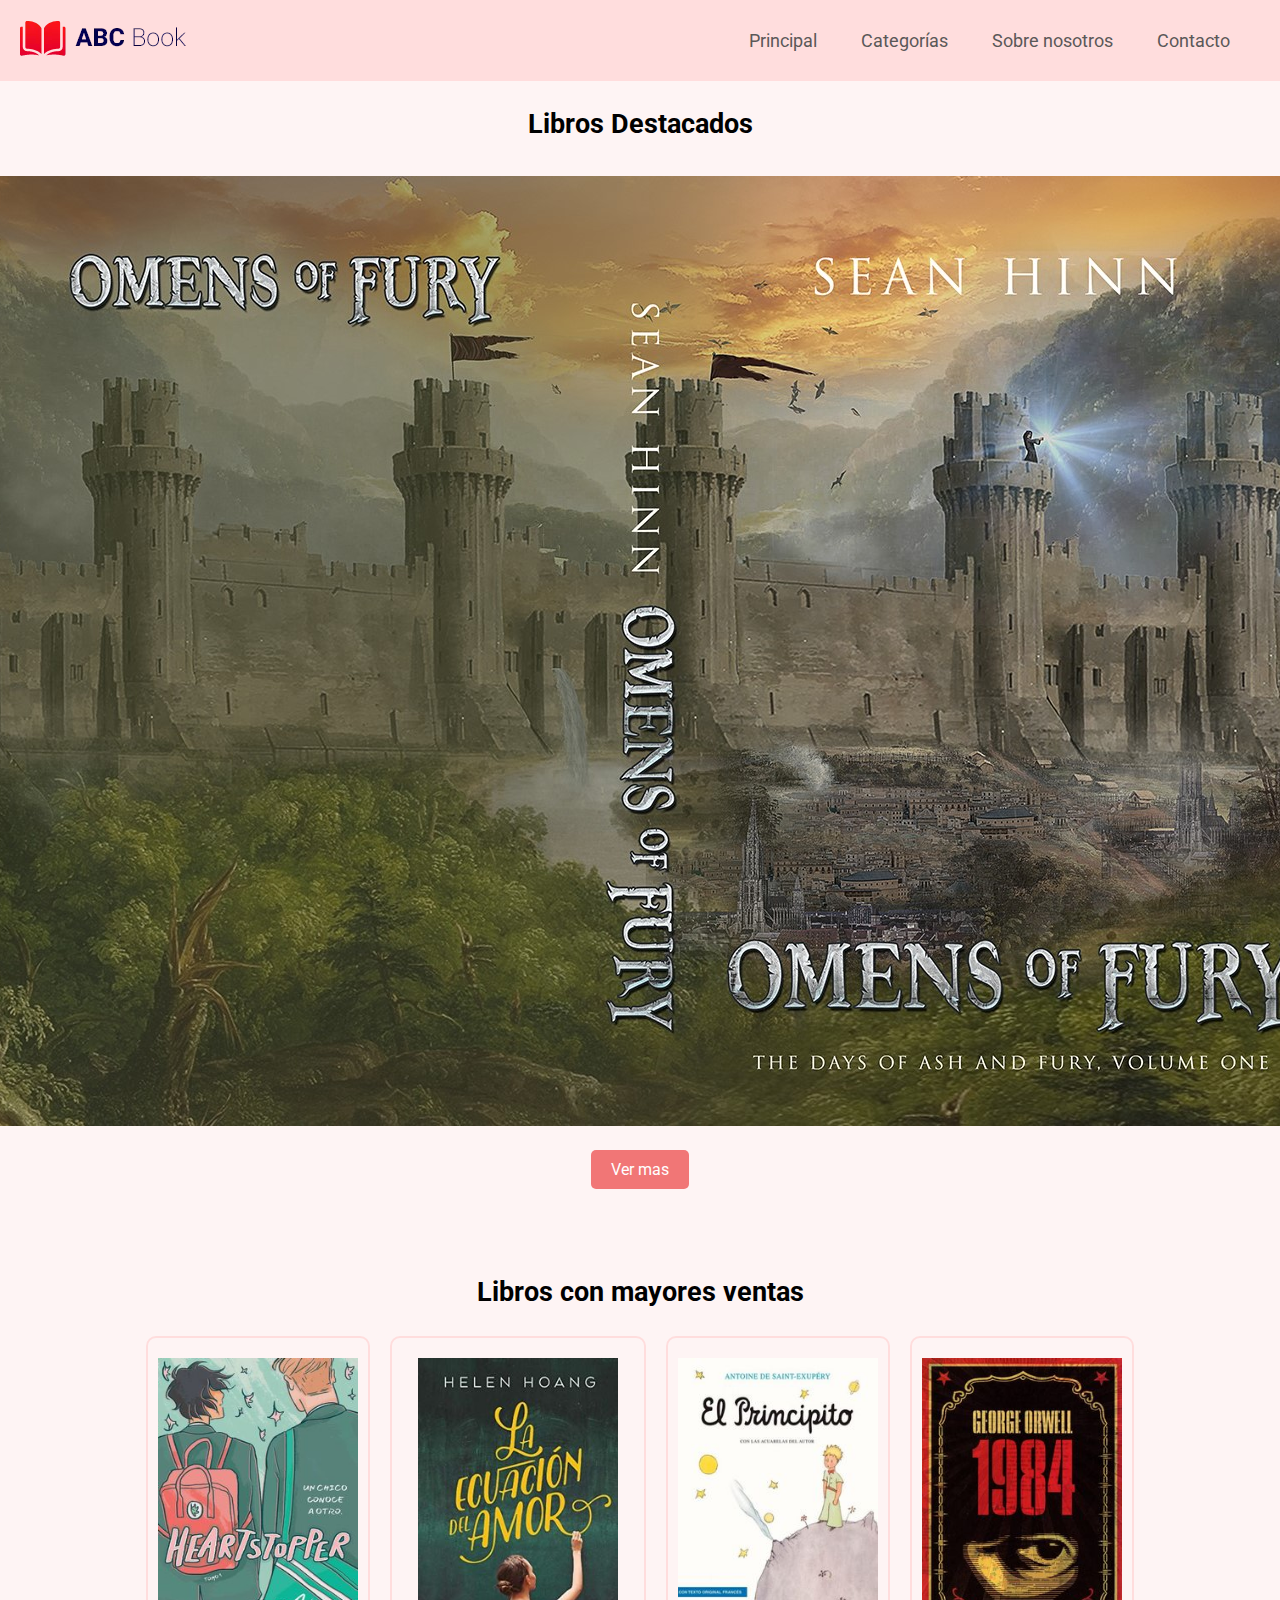
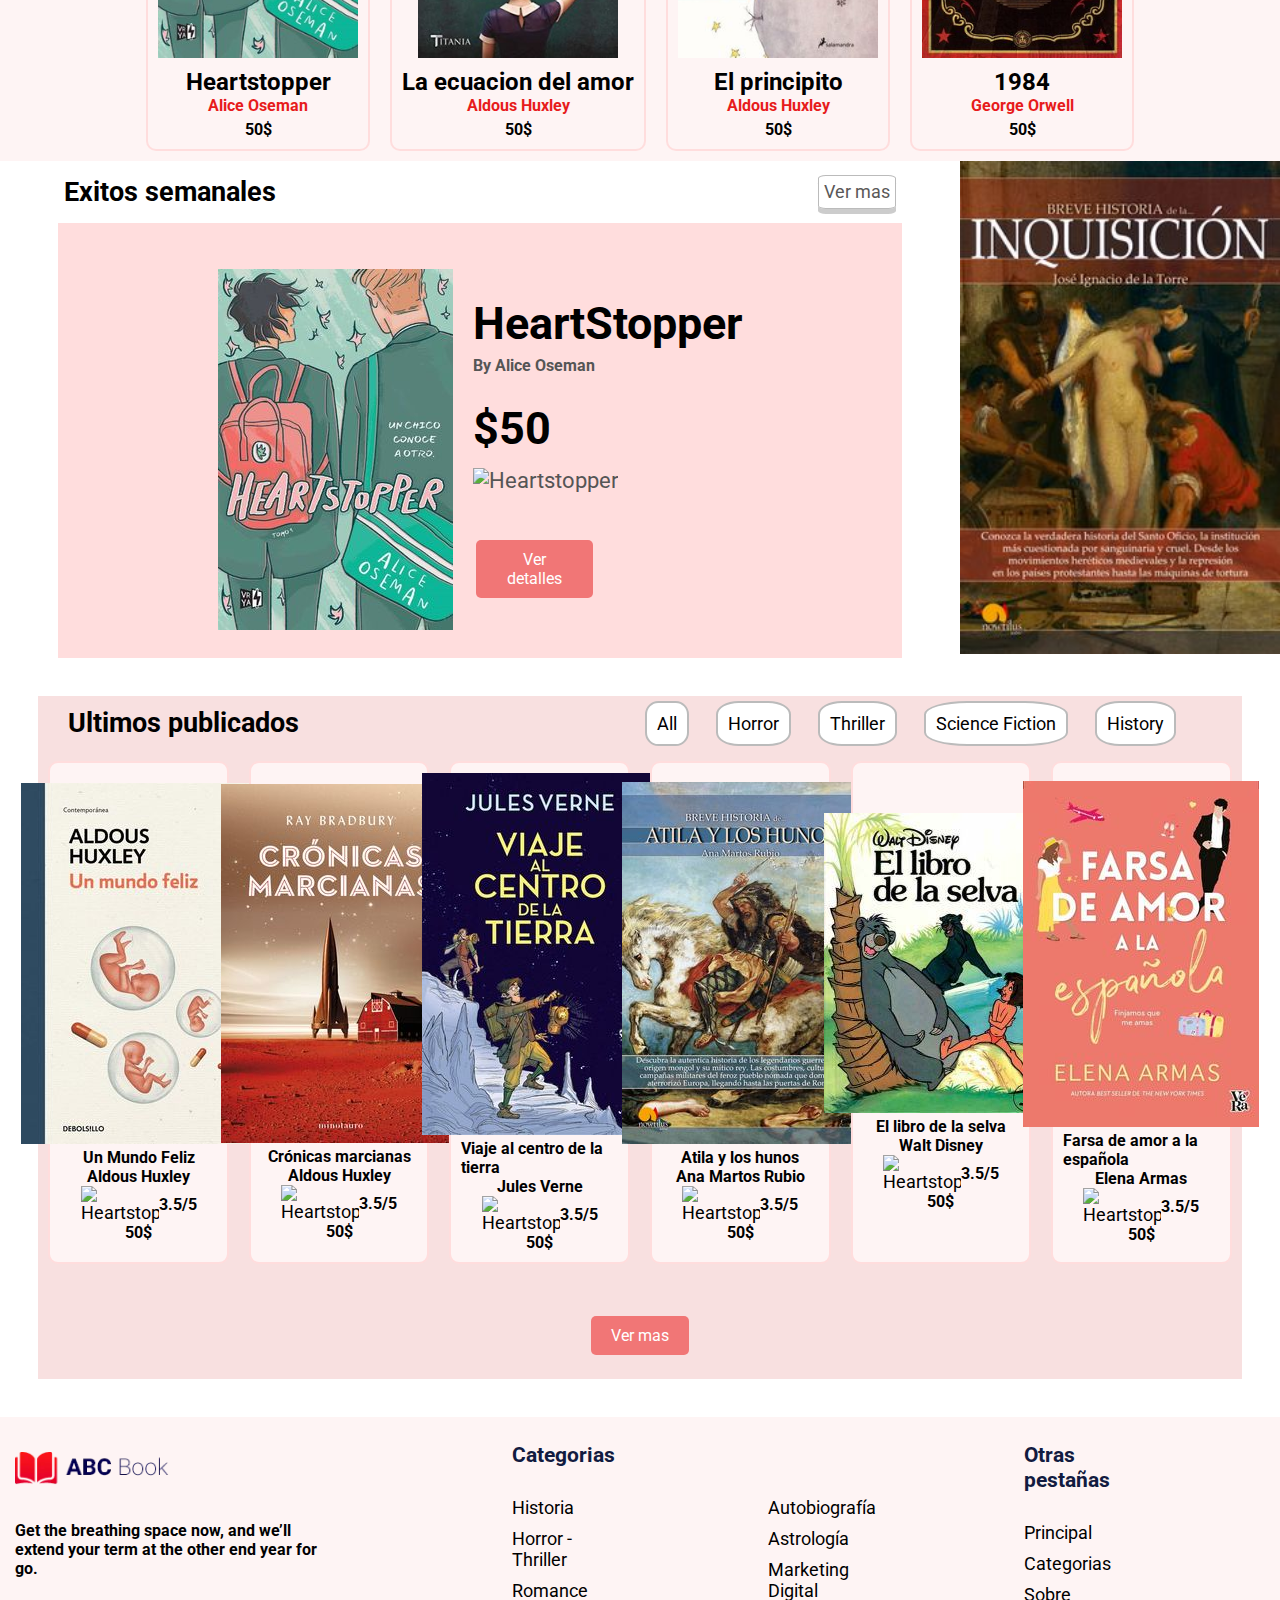
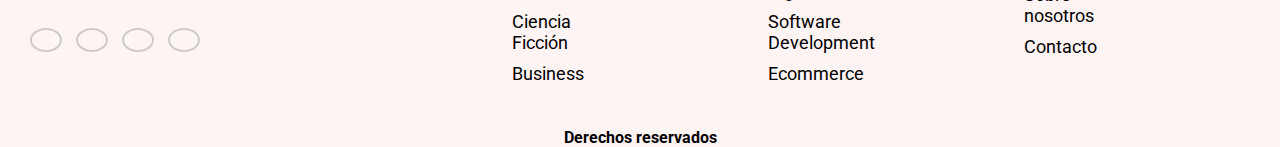
==== commit 51473f2e: "fix arreglos y actualización responsive de nav y footer (hecho por carlos )" ====
--- a/index.html
+++ b/index.html
@@ -4,23 +4,23 @@
     <meta charset="UTF-8">
     <meta name="viewport" content="width=device-width, initial-scale=1.0">
     <title>Document</title>
-    <link rel="stylesheet" href="https://cdn.jsdelivr.net/npm/bootstrap@4.0.0/dist/css/bootstrap.min.css" integrity="sha384-Gn5384xqQ1aoWXA+058RXPxPg6fy4IWvTNh0E263XmFcJlSAwiGgFAW/dAiS6JXm" crossorigin="anonymous">
     <link rel="stylesheet" href="styles/estilos.css">
     <link rel="preconnect" href="https://fonts.googleapis.com">
     <link rel="preconnect" href="https://fonts.gstatic.com" crossorigin>
     <link href="https://fonts.googleapis.com/css2?family=Playfair+Display&display=swap" rel="stylesheet">
     <link href="https://fonts.googleapis.com/css2?family=Poppins:wght@500&family=Roboto&display=swap" rel="stylesheet">
     <link rel='stylesheet' href='https://cdn-uicons.flaticon.com/uicons-brands/css/uicons-brands.css'>
-    
 </head>
 <body>
     <div>
         <header>
-            <a href="index.html"><img src="img/logo.png"  alt="logo principal"></a>
+            <a href="index.html"><img src="img/logo.png" alt="logo principal"></a>
+            <input type="checkbox" id="menu-toggle" class="menu-toggle">
+            <label for="menu-toggle" class="menu-icon">&#9776;</label>
             <nav>
                 <ul class="indice">
                     <li class="elementoIndice"><a href="index.html">Principal</a></li>
-                    <li class="elementoIndice"><a href="categorias.html">Categorias</a></li>
+                    <li class="elementoIndice"><a href="categorias.html">Categorías</a></li>
                     <li class="elementoIndice"><a href="sobreNosotros.html">Sobre nosotros</a></li>
                     <li class="elementoIndice"><a href="contacto.html">Contacto</a></li>
                 </ul>
@@ -30,19 +30,8 @@
             <div class="carrouselPublicacionDestacada">
                 <h2 class="box8 flexCenter">Libros Destacados</h2>
                     <div class="publicacionDestacada">
-                        <div id="carouselExampleSlidesOnly" class="carousel slide" data-ride="carousel">
-                            <div class="carousel-inner">
-                              <div class="carousel-item active">
-                                <img class="d-block w-100" src="/img/libros/portada1.png" alt="Portada Libro Primera slide">
-                              </div>
-                              <div class="carousel-item">
-                                <img class="d-block w-100" src="/img/libros/portada2.jpg" alt="Portada Libro segunda slide">
-                              </div>
-                              <div class="carousel-item">
-                                <img class="d-block w-100" src="/img/libros/portada3.jpg" alt="Portada Libro tercera slide">
-                              </div>
-                            </div>
-                          </div>
+                        <img id= "PortadaDestacada"src="./img/libros/FotoCarrousel.jpg" alt="imagenParaElCarrousel">
+                        <button class="boton">Ver mas</button>
                     </div>
             </div>
             <div id="primeraParte">
@@ -96,110 +85,119 @@
                     </div>
                 </div>
                 <div class="ultimosPublicados">
-                    <h2 class="ultimosTexto flexCenter">Ultimos publicados</h2>
-                    <div id="primerafila">
-                        <div class="publicacion box2 flexColumnCenter">
-                            <div class="img"><img src="img/libros/CienciaFiccionI.jpg" alt="LibroCienciaFiccion"></div>
-                            <p>Un Mundo Feliz</p>
-                            <p>Aldous Huxley</p>
-                            <div class="puntaje"><img class="starsUltimosPublicados" src="img/45stars.png" alt="Heartstopper"><p>3.5/5</p></div>
-                            <p>50$</p>
-                        </div>
-                        <div class="publicacion box2 flexColumnCenter">
-                            <div class="img"><img src="img/libros/CienciaFiccionII.jpg" alt="LibroCienciaFiccion"></div>
-                            <p>Crónicas marcianas</p>
-                            <p>Aldous Huxley</p>
-                            <div class="puntaje"><img class="starsUltimosPublicados" src="img/45stars.png" alt="Heartstopper"><p>3.5/5</p></div>
-                            <p>50$</p>
-                        </div>
-                        <div class="publicacion box2 flexColumnCenter">
-                            <div class="img"><img src="img/libros/CienciaFiccionIII.jpg" alt="LibroCienciaFiccion"></div>
-                            <p>Viaje al centro de la tierra</p>
-                            <p>Jules Verne</p>
-                            <div class="puntaje"><img class="starsUltimosPublicados" src="img/45stars.png" alt="Heartstopper"><p>3.5/5</p></div>
-                            <p>50$</p>
-                        </div>
-                    </div>
-                    <div id="segundafila">
-                        <div class="publicacion box2 flexColumnCenter">
-                            <div class="img"><img src="img\libros\HistoriaI.jpg" alt="LibroCienciaFiccion"></div>
-                            <p>Atila y los hunos</p>
-                            <p>Ana Martos Rubio</p>
-                            <div class="puntaje"><img class="starsUltimosPublicados" src="img/45stars.png" alt="Heartstopper"><p>3.5/5</p></div>
-                            <p>50$</p>
-                        </div>
-                        <div class="publicacion box2 flexColumnCenter">
-                            <div class="img"><img src="img/libros/InfantilesIII.jpg" alt="LibroCienciaFiccion"></div>
-                            <p>El libro de la selva</p>
-                            <p>Walt Disney</p>
-                            <div class="puntaje"><img class="starsUltimosPublicados" src="img/45stars.png" alt="Heartstopper"><p>3.5/5</p></div>
-                            <p>50$</p>
-                        </div>
-                        <div class="publicacion box2 flexColumnCenter">
-                            <div class="img"><img src="img/libros/RomanticosIV.jpg" alt="LibroCienciaFiccion"></div>
-                            <p>Farsa de amor a la española</p>
-                            <p>Elena Armas</p>
-                            <div class="puntaje"><img class="starsUltimosPublicados" src="img/45stars.png" alt="Heartstopper"><p>3.5/5</p></div>
-                            <p>50$</p>
+                    <h2 class="box6 ultimosTexto">Ultimos publicados</h2>
+                    <ul class="box6 lista-flex lista">
+                        <li>All</li>
+                        <li>Horror</li>
+                        <li>Thriller</li>
+                        <li>Science Fiction</li>
+                        <li>History</li>
+                    </ul>
+                    <div class="publicacion box2 flexColumnCenter">
+                        <div class="img"><img src="img/libros/CienciaFiccionI.jpg" alt="LibroCienciaFiccion"></div>
+                        <p>Un Mundo Feliz</p>
+                        <p>Aldous Huxley</p>
+                        <div class="puntaje"><img class="starsUltimosPublicados" src="img/45stars.png" alt="Heartstopper"><p>3.5/5</p></div>
+                        <p>50$</p>
+                    </div>
+                    <div class="publicacion box2 flexColumnCenter">
+                        <div class="img"><img src="img/libros/CienciaFiccionII.jpg" alt="LibroCienciaFiccion"></div>
+                        <p>Crónicas marcianas</p>
+                        <p>Aldous Huxley</p>
+                        <div class="puntaje"><img class="starsUltimosPublicados" src="img/45stars.png" alt="Heartstopper"><p>3.5/5</p></div>
+                        <p>50$</p>
+                    </div>
+                    <div class="publicacion box2 flexColumnCenter">
+                        <div class="img"><img src="img/libros/CienciaFiccionIII.jpg" alt="LibroCienciaFiccion"></div>
+                        <p>Viaje al centro de la tierra</p>
+                        <p>Jules Verne</p>
+                        <div class="puntaje"><img class="starsUltimosPublicados" src="img/45stars.png" alt="Heartstopper"><p>3.5/5</p></div>
+                        <p>50$</p>
+                    </div>
+                    <div class="publicacion box2 flexColumnCenter">
+                        <div class="img"><img src="img\libros\HistoriaI.jpg" alt="LibroCienciaFiccion"></div>
+                        <p>Atila y los hunos</p>
+                        <p>Ana Martos Rubio</p>
+                        <div class="puntaje"><img class="starsUltimosPublicados" src="img/45stars.png" alt="Heartstopper"><p>3.5/5</p></div>
+                        <p>50$</p>
+                    </div>
+                    <div class="publicacion box2 flexColumnCenter">
+                        <div class="img"><img src="img/libros/InfantilesIII.jpg" alt="LibroCienciaFiccion"></div>
+                        <p>El libro de la selva</p>
+                        <p>Walt Disney</p>
+                        <div class="puntaje"><img class="starsUltimosPublicados" src="img/45stars.png" alt="Heartstopper"><p>3.5/5</p></div>
+                        <p>50$</p>
+                    </div>
+                    <div class="publicacion box2 flexColumnCenter">
+                        <div class="img"><img src="img/libros/RomanticosIV.jpg" alt="LibroCienciaFiccion"></div>
+                        <p>Farsa de amor a la española</p>
+                        <p>Elena Armas</p>
+                        <div class="puntaje"><img class="starsUltimosPublicados" src="img/45stars.png" alt="Heartstopper"><p>3.5/5</p></div>
+                        <p>50$</p>
+                    </div>
+                    <div class="verMas box12">
+                        <div class="flexCenter">
+                            <button class="boton">Ver mas</button>
                         </div>
                     </div>
                 </div>
             </div>
         </main>
         <footer>
-            <div class="footer">
-                <div class="descripcion box4">
-                    <img src="img/logo.png" alt="logo principal" class="imgFooter">
-                    <p>Get the breathing space now, and we’ll extend your term at the other end year for go.</p>
-                    <ul id="indiceReferencias" class="lista">
-                        <div class="referencia">
-                            <li class="elementoReferencias"><a href="https://www.facebook.com" target="_blank"><i class="fi fi-brands-facebook"></i></a></li>
-                        </div>
-                        <div class="referencia">
-                            <li class="elementoReferencias"><a href="https://www.instagram.com" target="_blank"><i class="fi fi-brands-instagram"></i></a></li>
-                        </div>
-                        <div class="referencia">
-                            <li class="elementoReferencias"><a href="https://www.linkedin.com" target="_blank"><i class="fi fi-brands-linkedin"></i></a></li>
-                        </div>
-                        <div class="referencia">
-                            <li class="elementoReferencias"><a href="https://www.youtube.com" target="_blank"><i class="fi fi-brands-youtube"></i></a></li>
-                        </div>
-                    </ul>
-                </div>
-                <div class="categorias1 box2">
-                    <h3 class="tituloCategoria">Categorias</h3>
-                    <ul class="lista listaFooter">
-                        <li>Historia</li>
-                        <li>Horror - Thriller</li>
-                        <li>Romance</li>
-                        <li>Ciencia Ficción</li>
-                        <li>Business</li>
-                    </ul>  
-                </div>
-                <div class="categorias2 box2">
-                    <ul class="lista listaFooter">
-                        <li>Autobiografía</li>
-                        <li>Astrología</li>
-                        <li>Marketing Digital</li>
-                        <li>Software Development</li>
-                        <li>Ecommerce</li>
-                    </ul>
-                </div>
-                <div class="otrasPestañas box2">
-                    <h3 class="tituloPestañas">Otras pestañas</h3>
-                    <ul class="lista listaFooter">
-                        <li>Principal</li>
-                        <li>Categorias</li>
-                        <li>Sobre nosotros</li>
-                        <li>Contacto</li>
-                    </ul>
-                </div>
-                <div class="derechos box12"><p>Derechos reservados</p></div>
-            </div>
+            <section class="descripcion box4">
+                <img src="img/logo.png" alt="logo principal" class="imgFooter">
+                <p>Get the breathing space now, and we’ll extend your term at the other end year for go.</p>
+                <ul id="indiceReferencias" class="lista">
+                    <div class="referencia">
+                        <li class="elementoReferencias"><a href="https://www.facebook.com" target="_blank"><i
+                                    class="fi fi-brands-facebook"></i></a></li>
+                    </div>
+                    <div class="referencia">
+                        <li class="elementoReferencias"><a href="https://www.instagram.com" target="_blank"><i
+                                    class="fi fi-brands-instagram"></i></a></li>
+                    </div>
+                    <div class="referencia">
+                        <li class="elementoReferencias"><a href="https://www.linkedin.com" target="_blank"><i
+                                    class="fi fi-brands-linkedin"></i></a></li>
+                    </div>
+                    <div class="referencia">
+                        <li class="elementoReferencias"><a href="https://www.youtube.com" target="_blank"><i
+                                    class="fi fi-brands-youtube"></i></a></li>
+                    </div>
+                </ul>
+            </section>
+            <section class="categorias1 box2">
+                <h3 class="tituloCategoria">Categorias</h3>
+                <ul class="lista listaFooter">
+                    <li>Historia</li>
+                    <li>Horror - Thriller</li>
+                    <li>Romance</li>
+                    <li>Ciencia Ficción</li>
+                    <li>Business</li>
+                </ul>
+            </section>
+            <section class="categorias2 box2">
+                <ul class="lista listaFooter">
+                    <li>Autobiografía</li>
+                    <li>Astrología</li>
+                    <li>Marketing Digital</li>
+                    <li>Software Development</li>
+                    <li>Ecommerce</li>
+                </ul>
+            </section>
+            <section class="otrasPestañas box2">
+                <h3 class="tituloPestañas">Otras pestañas</h3>
+                <ul class="lista listaFooter">
+                    <li>Principal</li>
+                    <li>Categorias</li>
+                    <li>Sobre nosotros</li>
+                    <li>Contacto</li>
+                </ul>
+            </section>
+            <section class="derechos box12">
+                <p>Derechos reservados</p>
+            </section>
         </footer>
     </div>
-    <script src="https://code.jquery.com/jquery-3.2.1.slim.min.js" integrity="sha384-KJ3o2DKtIkvYIK3UENzmM7KCkRr/rE9/Qpg6aAZGJwFDMVNA/GpGFF93hXpG5KkN" crossorigin="anonymous"></script>
-    <script src="https://cdn.jsdelivr.net/npm/popper.js@1.12.9/dist/umd/popper.min.js" integrity="sha384-ApNbgh9B+Y1QKtv3Rn7W3mgPxhU9K/ScQsAP7hUibX39j7fakFPskvXusvfa0b4Q" crossorigin="anonymous"></script>
-    <script src="https://cdn.jsdelivr.net/npm/bootstrap@4.0.0/dist/js/bootstrap.min.js" integrity="sha384-JZR6Spejh4U02d8jOt6vLEHfe/JQGiRRSQQxSfFWpi1MquVdAyjUar5+76PVCmYl" crossorigin="anonymous"></script>
 </body>
 </html>--- a/styles/estilos.css
+++ b/styles/estilos.css
@@ -33,6 +33,7 @@
     padding: 2em;
 }
 
+
 .botonNext{
     background-color: #f17676;
     margin: 1em;
@@ -57,11 +58,6 @@
     
 }
 
-.d-block{
-    width: 60vh;
-    height: auto;
-}
-
 #cajaTituloCienciaFiccion{
     background-image: url("../img/space.jpg");
     opacity: 0.9;
@@ -89,12 +85,79 @@
     width: auto;
 }
 
-.indice{
+/*Header - Menu hamburguesa*/
+.indice {
     background-color: #ffdddd;
-    padding:10px;
-    margin:0;
-
-}
+    padding: 10px;
+    margin: 0;
+}
+
+header {
+    display: flex;
+    justify-content: space-between;
+    padding: 20px;
+    margin: 0;
+    background-color: #ffdddd;
+}
+
+.menu-toggle {
+    display: none;
+}
+
+.menu-icon {
+    cursor: pointer;
+    font-size: 24px;
+    display: none;
+}
+
+nav {
+    display: flex;
+    align-items: center;
+    text-align: center;
+}
+
+@media (max-width: 900px) {
+    input[type="checkbox"].menu-toggle {
+        position: absolute;
+        top: -9999em;
+    }
+    
+    .menu-icon {
+        cursor: pointer;
+        font-size: 24px;
+        display: block;
+    }
+    .indice {
+        display: none;
+    }
+
+    .menu-toggle:checked ~ nav .indice {
+        display: block;
+    }
+
+    .menu-toggle:checked ~ label .menu-icon {
+        display: none;
+    }
+
+    .menu-toggle:checked ~ label .menu-icon:after {
+        content: '✕';
+        display: inline;
+    }
+
+    .menu-toggle {
+        display: block;
+    }
+
+    .menu-icon {
+        display: block;
+    }
+
+    header {
+        flex-direction: column;
+        align-items: center;
+    }
+}
+
 .elementoIndice{
     padding: 10px;
     margin: 10px;
@@ -168,11 +231,10 @@
 }
 
 .ultimosPublicados{
-    display: grid;
+    display:grid;
     background-color: rgb(248, 224, 224);
     margin: 3%;
-    grid-template-columns: repeat(3, 2fr);
-    grid-template-rows: 5% auto auto;
+    grid-template-columns: repeat(12, 1fr);
 }
 
 .publicacion{
@@ -181,19 +243,6 @@
     border: 2px solid #ffdddd;
     border-radius: 10px;
     background-color: #FEF4F4;
-}
-#primerafila{
-    display: flex;
-    grid-column-start: 1;
-    grid-column-end: 4;
-    grid-row-start: 2;
-}
-
-#segundafila{
-    display: flex;
-    grid-column-start: 1;
-    grid-column-end: 4;
-    grid-row-start: 3;
 }
 .box6{
     grid-column: span 6;
@@ -227,13 +276,7 @@
     height: 300px;
 }
 
-header{
-    display: flex;
-    justify-content: space-between;
-    padding: 20px;
-    margin: 0;
-    background-color: #ffdddd;
-}
+
 
 .imgl{
     width: 100%;
@@ -318,7 +361,8 @@
   }
 
 .ultimosTexto{
-    grid-column-start: 2;
+    display: flex;
+    align-items: center;
     padding-left: 5%;
 } 
 
@@ -338,7 +382,7 @@
     background-color: #e71b1b;
 }
 
-.footer{
+footer{
     display: grid;
     grid-template-columns: repeat(10, 1fr);
 }
@@ -457,7 +501,7 @@
 }
 
 .starsUltimosPublicados{
-    width: 40%;
+    width: 50%;
     height: auto;
 }
 
@@ -465,9 +509,7 @@
     display: flex;
     justify-content: center;
     align-items: center;
-
-}
-
+}
 
 .ml-10{
     margin-left: 10%;
@@ -512,6 +554,30 @@
         grid-template-columns: repeat(1, 1fr);
         margin: 2%;
     }
-}
-
-
+
+    .categorias1, .categorias2, .otrasPestañas{
+        box-sizing: border-box;
+        display: none;
+        width: 100%;
+
+    }
+
+    footer{
+        display: grid;
+        grid-template-columns: repeat(4, 1fr);
+    }
+
+    .descripcion{
+        width: 100%;
+        display: flex;
+        align-items: center;
+        justify-content: center;
+    }
+
+    .imgFooter{
+        width: 25%;
+        padding-bottom: 3%;
+        height: auto;
+    }
+    
+}
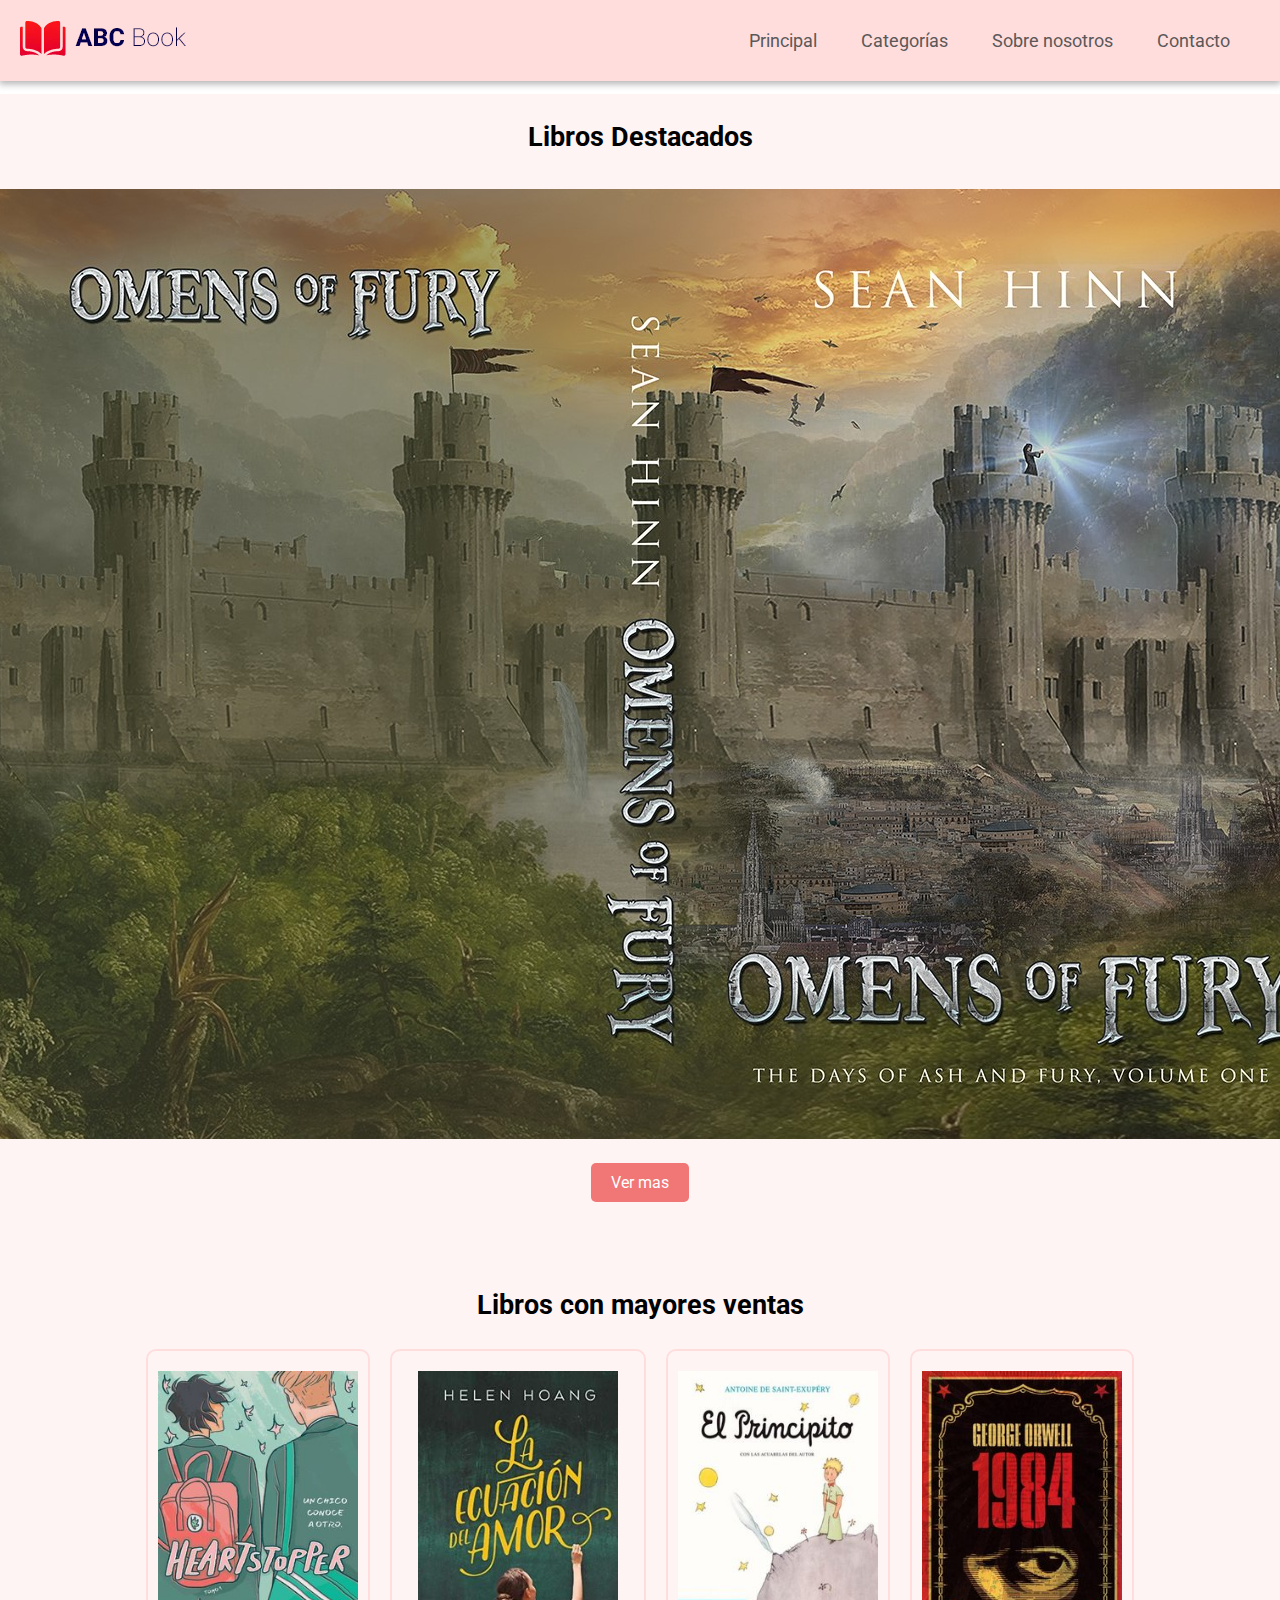
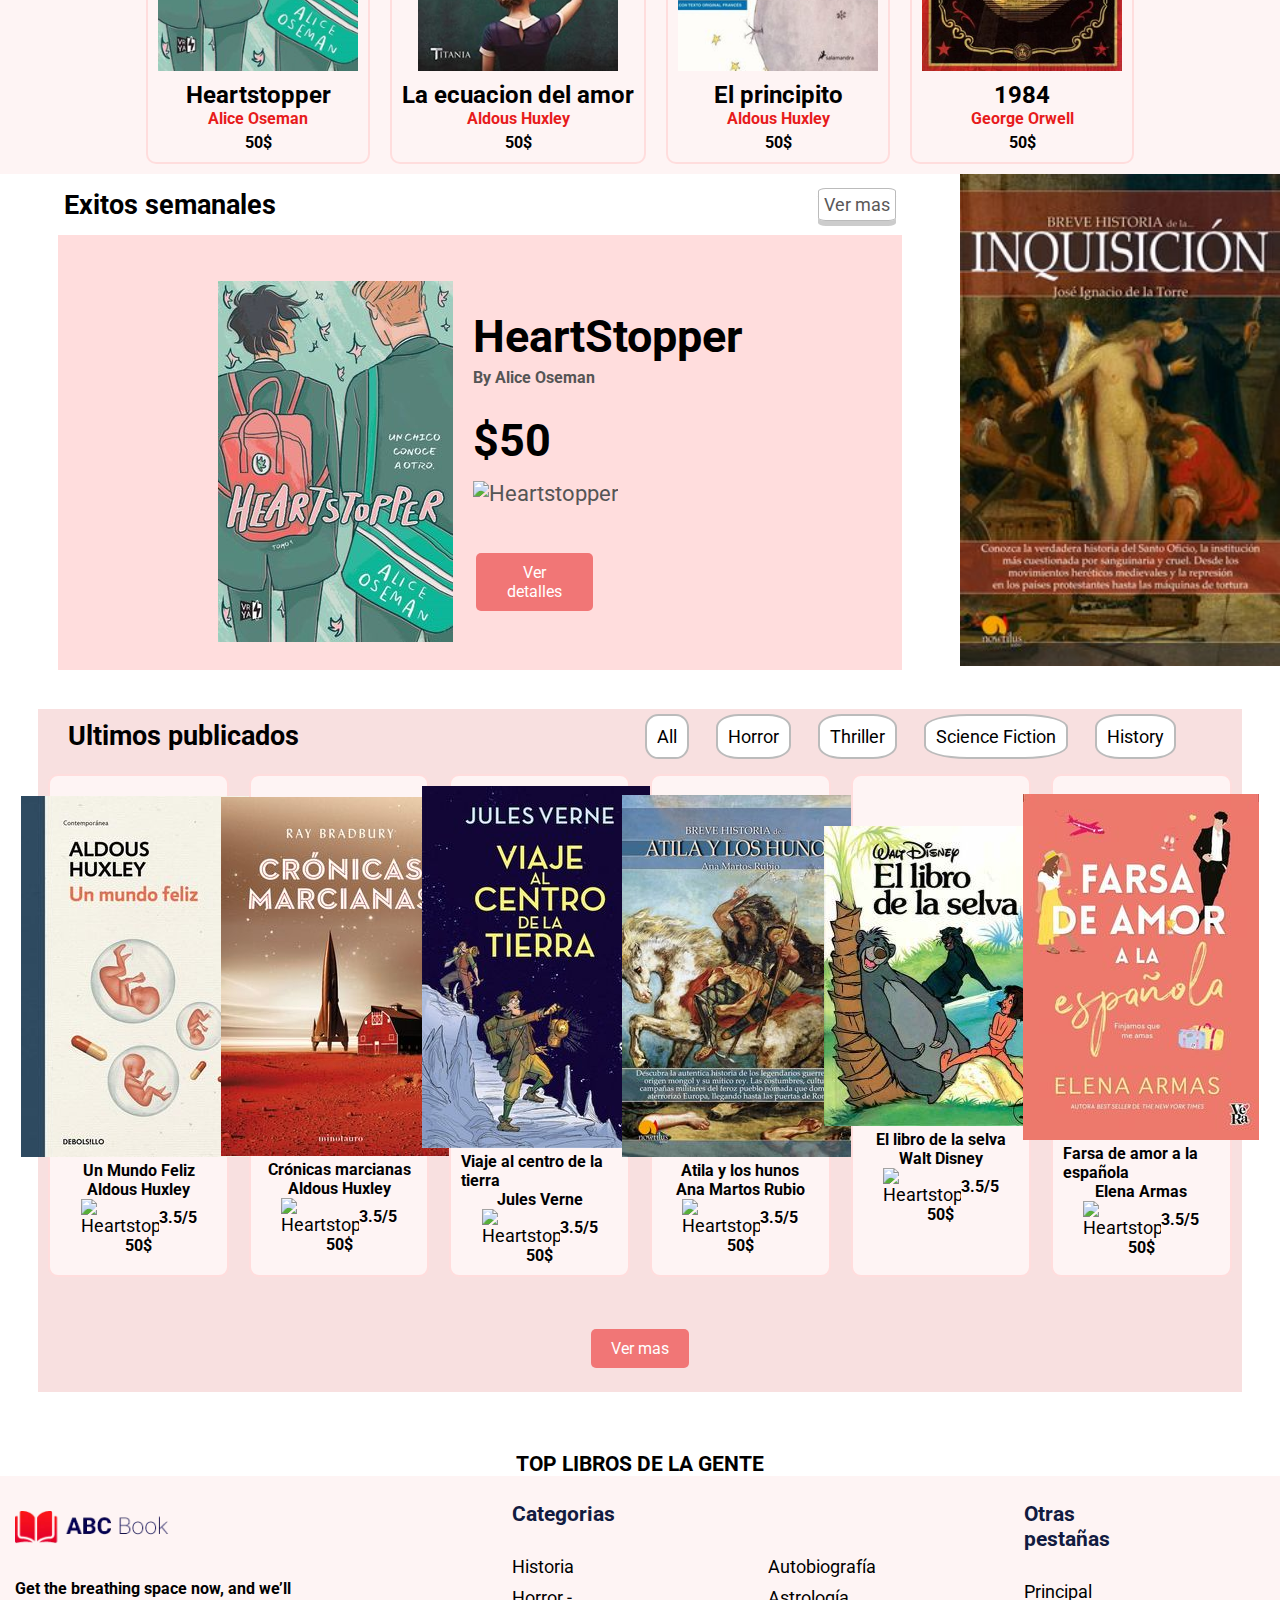
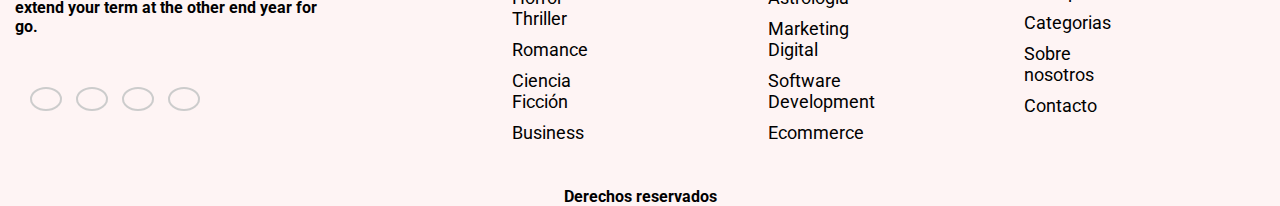
==== commit 95f8be9d: "fix header main" ====
--- a/index.html
+++ b/index.html
@@ -1,5 +1,6 @@
 <!DOCTYPE html>
 <html lang="en">
+
 <head>
     <meta charset="UTF-8">
     <meta name="viewport" content="width=device-width, initial-scale=1.0">
@@ -11,62 +12,71 @@
     <link href="https://fonts.googleapis.com/css2?family=Poppins:wght@500&family=Roboto&display=swap" rel="stylesheet">
     <link rel='stylesheet' href='https://cdn-uicons.flaticon.com/uicons-brands/css/uicons-brands.css'>
 </head>
+
 <body>
-    <div>
-        <header>
-            <a href="index.html"><img src="img/logo.png" alt="logo principal"></a>
-            <input type="checkbox" id="menu-toggle" class="menu-toggle">
-            <label for="menu-toggle" class="menu-icon">&#9776;</label>
-            <nav>
-                <ul class="indice">
-                    <li class="elementoIndice"><a href="index.html">Principal</a></li>
-                    <li class="elementoIndice"><a href="categorias.html">Categorías</a></li>
-                    <li class="elementoIndice"><a href="sobreNosotros.html">Sobre nosotros</a></li>
-                    <li class="elementoIndice"><a href="contacto.html">Contacto</a></li>
-                </ul>
-            </nav>
+    <header>
+
+        <a href="index.html"><img src="img/logo.png" alt="logo principal"></a>
+        <input type="checkbox" id="menu-toggle" class="menu-toggle">
+        <label for="menu-toggle" class="menu-icon">&#9776;</label>
+        <nav>
+            <ul class="indice">
+                <li class="elementoIndice"><a href="index.html">Principal</a></li>
+                <li class="elementoIndice"><a href="categorias.html">Categorías</a></li>
+                <li class="elementoIndice"><a href="sobreNosotros.html">Sobre nosotros</a></li>
+                <li class="elementoIndice"><a href="contacto.html">Contacto</a></li>
+            </ul>
+        </nav>
         </header>
         <main>
             <div class="carrouselPublicacionDestacada">
-                <h2 class="box8 flexCenter">Libros Destacados</h2>
-                    <div class="publicacionDestacada">
-                        <img id= "PortadaDestacada"src="./img/libros/FotoCarrousel.jpg" alt="imagenParaElCarrousel">
-                        <button class="boton">Ver mas</button>
-                    </div>
+                <h2 class="box8 flexCenter tituloLibrosDestacados">Libros Destacados</h2>
+                <div class="publicacionDestacada">
+                    <img id="PortadaDestacada" src="./img/libros/FotoCarrousel.jpg" alt="imagenParaElCarrousel">
+                    <button class="boton">Ver mas</button>
+                </div>
             </div>
             <div id="primeraParte">
                 <h2 class="box8 flexCenter">Libros con mayores ventas</h2>
                 <div class="flexCenter">
-                        <div class="publicacion box2 flexColumnCenter">
-                            <div class="contImgl"><img src="img/libros/RomanticosVI.jpg" class="imgl" alt="Heartstopper"></div>
-                            <p class="titulo">Heartstopper</p>
-                            <p class="autor">Alice Oseman</p>
-                            <p class="precio">50$</p>
-                        </div>
-                        <div class="publicacion box2 flexColumnCenter">
-                            <div class="contImgl"><img src="img/libros/RomanticosV.jpg" class="imgl" alt="LaEcuacionDelAmor"></div>
-                            <p class="titulo">La ecuacion del amor</p>
-                            <p class="autor">Aldous Huxley</p>
-                            <p class="precio">50$</p>
-                        </div>
-                        <div class="publicacion box2 flexColumnCenter">
-                            <div class="contImgl"><img src="img/libros/InfantilesI.jpg" class="imgl" alt="LibroCienciaFiccion"></div>
-                            <p class="titulo">El principito</p>
-                            <p class="autor">Aldous Huxley</p>
-                            <p class="precio">50$</p>
-                        </div>
-                        <div class="publicacion box2 flexColumnCenter">
-                            <div class="contImgl"><img src="img/libros/CienciaFiccionV.jpg" class="imgl" alt="LibroCienciaFiccion"></div>
-                            <p class="titulo">1984</p>
-                            <p class="autor">George Orwell</p>
-                            <p class="precio">50$</p>
-                        </div>
-                </div>    
+                    <div class="publicacion box2 flexColumnCenter">
+                        <div class="contImgl"><img src="img/libros/RomanticosVI.jpg" class="imgl" alt="Heartstopper">
+                        </div>
+                        <p class="titulo">Heartstopper</p>
+                        <p class="autor">Alice Oseman</p>
+                        <p class="precio">50$</p>
+                    </div>
+                    <div class="publicacion box2 flexColumnCenter">
+                        <div class="contImgl"><img src="img/libros/RomanticosV.jpg" class="imgl"
+                                alt="LaEcuacionDelAmor">
+                        </div>
+                        <p class="titulo">La ecuacion del amor</p>
+                        <p class="autor">Aldous Huxley</p>
+                        <p class="precio">50$</p>
+                    </div>
+                    <div class="publicacion box2 flexColumnCenter">
+                        <div class="contImgl"><img src="img/libros/InfantilesI.jpg" class="imgl"
+                                alt="LibroCienciaFiccion">
+                        </div>
+                        <p class="titulo">El principito</p>
+                        <p class="autor">Aldous Huxley</p>
+                        <p class="precio">50$</p>
+                    </div>
+                    <div class="publicacion box2 flexColumnCenter">
+                        <div class="contImgl"><img src="img/libros/CienciaFiccionV.jpg" class="imgl"
+                                alt="LibroCienciaFiccion"></div>
+                        <p class="titulo">1984</p>
+                        <p class="autor">George Orwell</p>
+                        <p class="precio">50$</p>
+                    </div>
+                </div>
             </div>
 
             <div id="segundaParte">
                 <div class="SemanalesTitulo">
-                    <div id="exitosTitulo"><h2>Exitos semanales</h2></div>
+                    <div id="exitosTitulo">
+                        <h2>Exitos semanales</h2>
+                    </div>
                     <div id="verMas" class="flexRight"><a class="botonVerMas" href="#primeraParte">Ver mas</a></div>
                     <div id="ganadorSemanal"><img src="img/libros/HistoriaIII.jpg" alt="HistoriaIII"></div>
                     <div id="topLibros">
@@ -76,12 +86,13 @@
                                 <p id="tituloLibroTop">HeartStopper</p>
                                 <p id="autorLibroTop">By Alice Oseman</p>
                                 <p id="precioLibroTop">$50</p>
-                                <div id="calificacionLibroTop"><img class="imgStars" src="img/45stars.png" alt="Heartstopper"></div>
+                                <div id="calificacionLibroTop"><img class="imgStars" src="img/45stars.png"
+                                        alt="Heartstopper"></div>
                                 <div class="flexCenter">
                                     <button class="boton">Ver detalles</button>
                                 </div>
                             </div>
-                    </div>
+                        </div>
                     </div>
                 </div>
                 <div class="ultimosPublicados">
@@ -97,42 +108,60 @@
                         <div class="img"><img src="img/libros/CienciaFiccionI.jpg" alt="LibroCienciaFiccion"></div>
                         <p>Un Mundo Feliz</p>
                         <p>Aldous Huxley</p>
-                        <div class="puntaje"><img class="starsUltimosPublicados" src="img/45stars.png" alt="Heartstopper"><p>3.5/5</p></div>
+                        <div class="puntaje"><img class="starsUltimosPublicados" src="img/45stars.png"
+                                alt="Heartstopper">
+                            <p>3.5/5</p>
+                        </div>
                         <p>50$</p>
                     </div>
                     <div class="publicacion box2 flexColumnCenter">
                         <div class="img"><img src="img/libros/CienciaFiccionII.jpg" alt="LibroCienciaFiccion"></div>
                         <p>Crónicas marcianas</p>
                         <p>Aldous Huxley</p>
-                        <div class="puntaje"><img class="starsUltimosPublicados" src="img/45stars.png" alt="Heartstopper"><p>3.5/5</p></div>
+                        <div class="puntaje"><img class="starsUltimosPublicados" src="img/45stars.png"
+                                alt="Heartstopper">
+                            <p>3.5/5</p>
+                        </div>
                         <p>50$</p>
                     </div>
                     <div class="publicacion box2 flexColumnCenter">
                         <div class="img"><img src="img/libros/CienciaFiccionIII.jpg" alt="LibroCienciaFiccion"></div>
                         <p>Viaje al centro de la tierra</p>
                         <p>Jules Verne</p>
-                        <div class="puntaje"><img class="starsUltimosPublicados" src="img/45stars.png" alt="Heartstopper"><p>3.5/5</p></div>
+                        <div class="puntaje"><img class="starsUltimosPublicados" src="img/45stars.png"
+                                alt="Heartstopper">
+                            <p>3.5/5</p>
+                        </div>
                         <p>50$</p>
                     </div>
                     <div class="publicacion box2 flexColumnCenter">
                         <div class="img"><img src="img\libros\HistoriaI.jpg" alt="LibroCienciaFiccion"></div>
                         <p>Atila y los hunos</p>
                         <p>Ana Martos Rubio</p>
-                        <div class="puntaje"><img class="starsUltimosPublicados" src="img/45stars.png" alt="Heartstopper"><p>3.5/5</p></div>
+                        <div class="puntaje"><img class="starsUltimosPublicados" src="img/45stars.png"
+                                alt="Heartstopper">
+                            <p>3.5/5</p>
+                        </div>
                         <p>50$</p>
                     </div>
                     <div class="publicacion box2 flexColumnCenter">
                         <div class="img"><img src="img/libros/InfantilesIII.jpg" alt="LibroCienciaFiccion"></div>
                         <p>El libro de la selva</p>
                         <p>Walt Disney</p>
-                        <div class="puntaje"><img class="starsUltimosPublicados" src="img/45stars.png" alt="Heartstopper"><p>3.5/5</p></div>
+                        <div class="puntaje"><img class="starsUltimosPublicados" src="img/45stars.png"
+                                alt="Heartstopper">
+                            <p>3.5/5</p>
+                        </div>
                         <p>50$</p>
                     </div>
                     <div class="publicacion box2 flexColumnCenter">
                         <div class="img"><img src="img/libros/RomanticosIV.jpg" alt="LibroCienciaFiccion"></div>
                         <p>Farsa de amor a la española</p>
                         <p>Elena Armas</p>
-                        <div class="puntaje"><img class="starsUltimosPublicados" src="img/45stars.png" alt="Heartstopper"><p>3.5/5</p></div>
+                        <div class="puntaje"><img class="starsUltimosPublicados" src="img/45stars.png"
+                                alt="Heartstopper">
+                            <p>3.5/5</p>
+                        </div>
                         <p>50$</p>
                     </div>
                     <div class="verMas box12">
@@ -142,6 +171,10 @@
                     </div>
                 </div>
             </div>
+            <section>
+                <h3 class="flexCenter">TOP LIBROS DE LA GENTE</h3>
+                <div id="ultimaSeccion"></div>
+            </section>
         </main>
         <footer>
             <section class="descripcion box4">
@@ -198,6 +231,22 @@
                 <p>Derechos reservados</p>
             </section>
         </footer>
-    </div>
+        <script>
+            async function getBooks() {
+                let response = await fetch("https://gutendex.com/books/")
+                let data = await response.json();
+                let n = 0
+                for (let i of data.results) {
+                    if (n < 10) {
+                        document.getElementById("ultimaSeccion").innerHTML += '<article class="librosDeGente flexCenter"><p>' + (n + 1) + ') ' + i.title + ' - ' + i.authors[0].name + '</p></article>';
+                        n++;
+                    }
+                }
+
+            }
+
+            getBooks();
+        </script>
 </body>
+
 </html>--- a/styles/estilos.css
+++ b/styles/estilos.css
@@ -98,6 +98,11 @@
     padding: 20px;
     margin: 0;
     background-color: #ffdddd;
+    box-shadow: 0px 2px 7px 1px rgba(0, 0, 0, 0.3);
+}
+
+.tituloLibrosDestacados{
+    margin-top: 1%;
 }
 
 .menu-toggle {
@@ -156,6 +161,13 @@
         flex-direction: column;
         align-items: center;
     }
+}
+
+.librosDeGente{
+    background-color: #ffdddd;
+    padding:10px;
+    margin: 1% 15%;
+
 }
 
 .elementoIndice{
